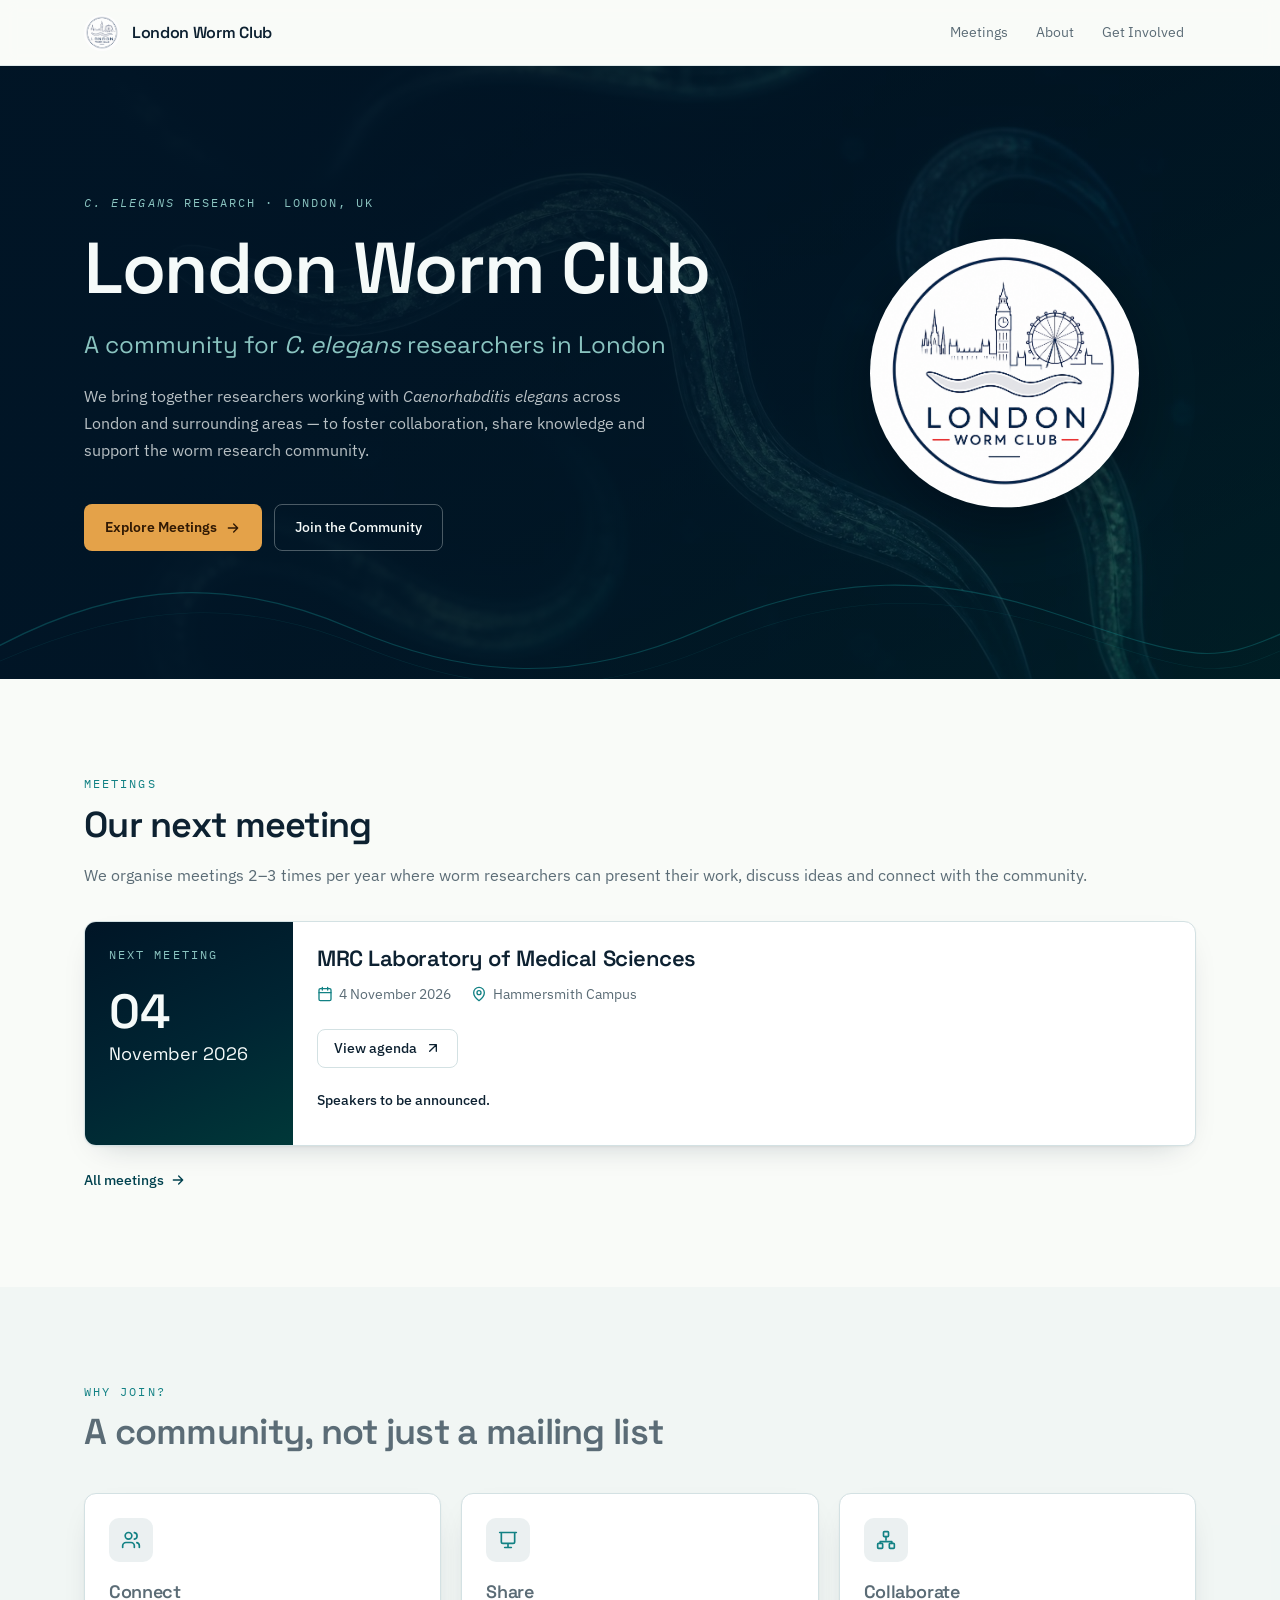
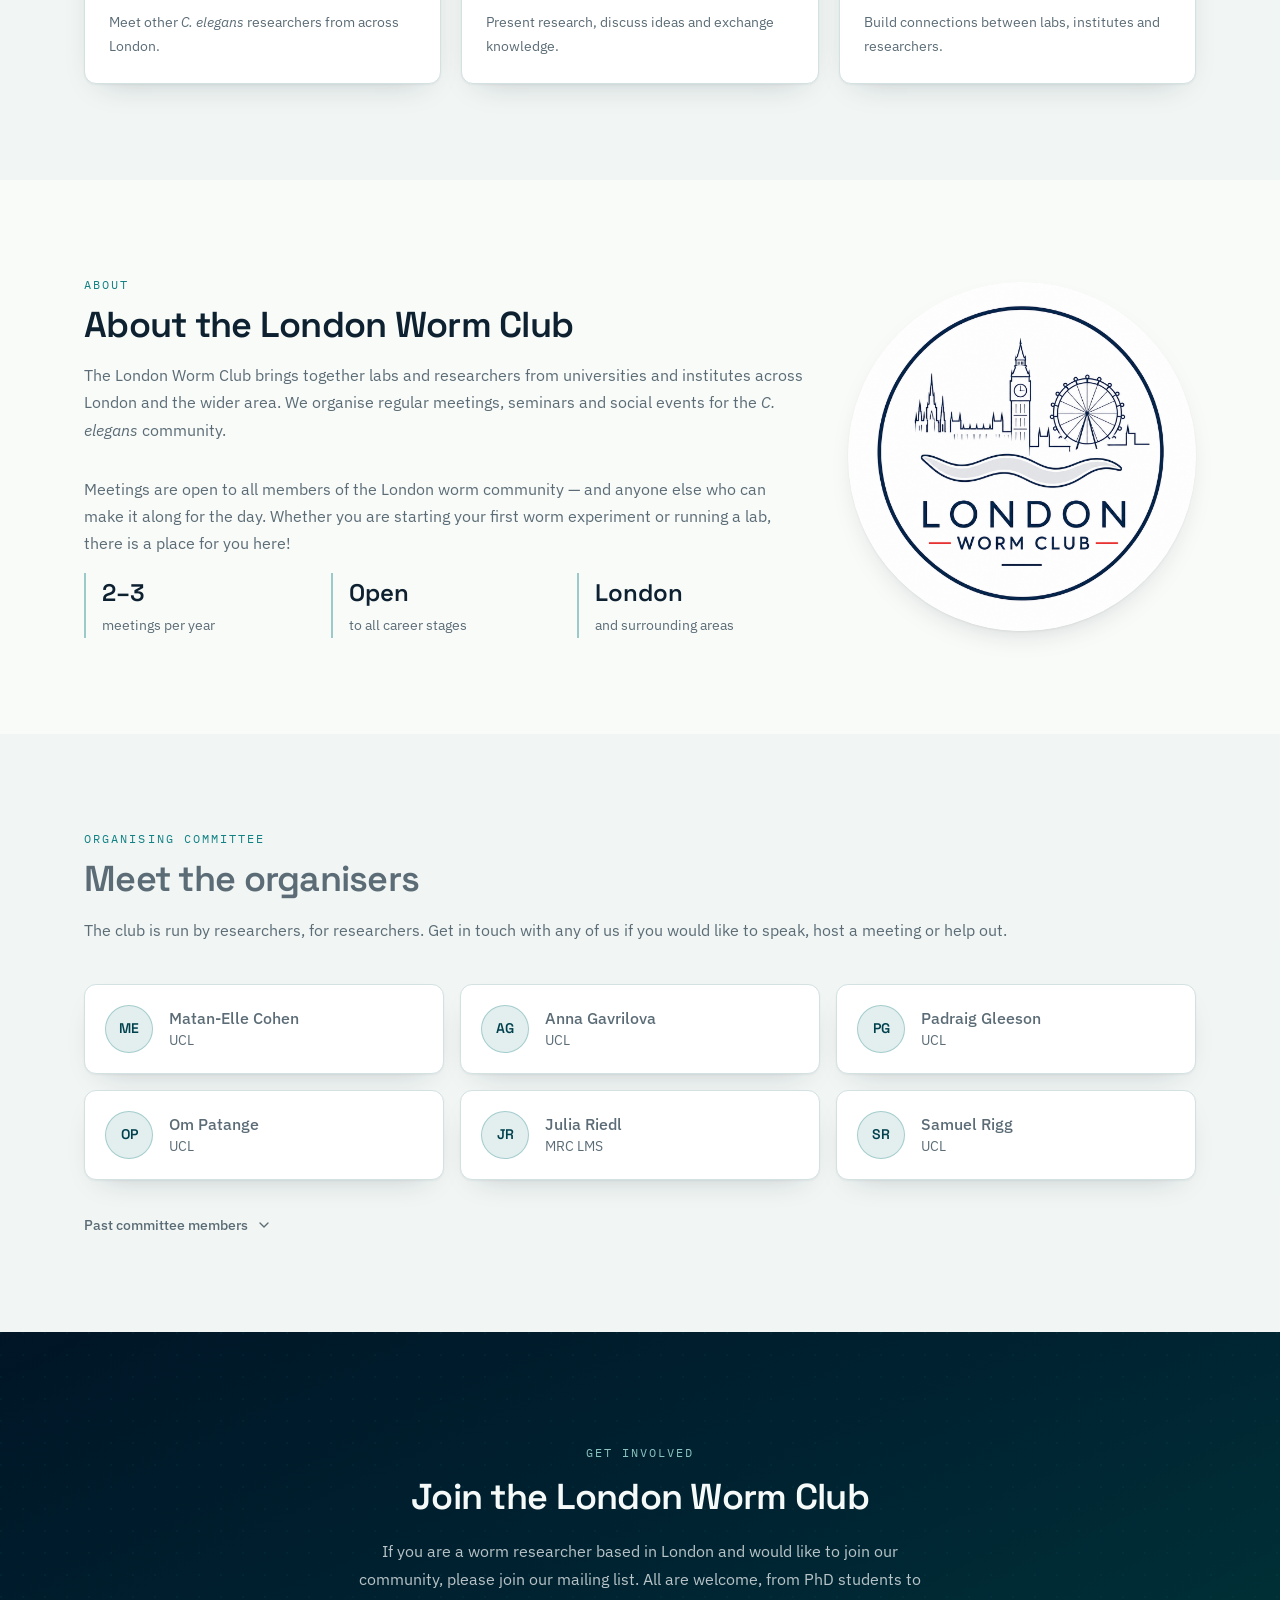
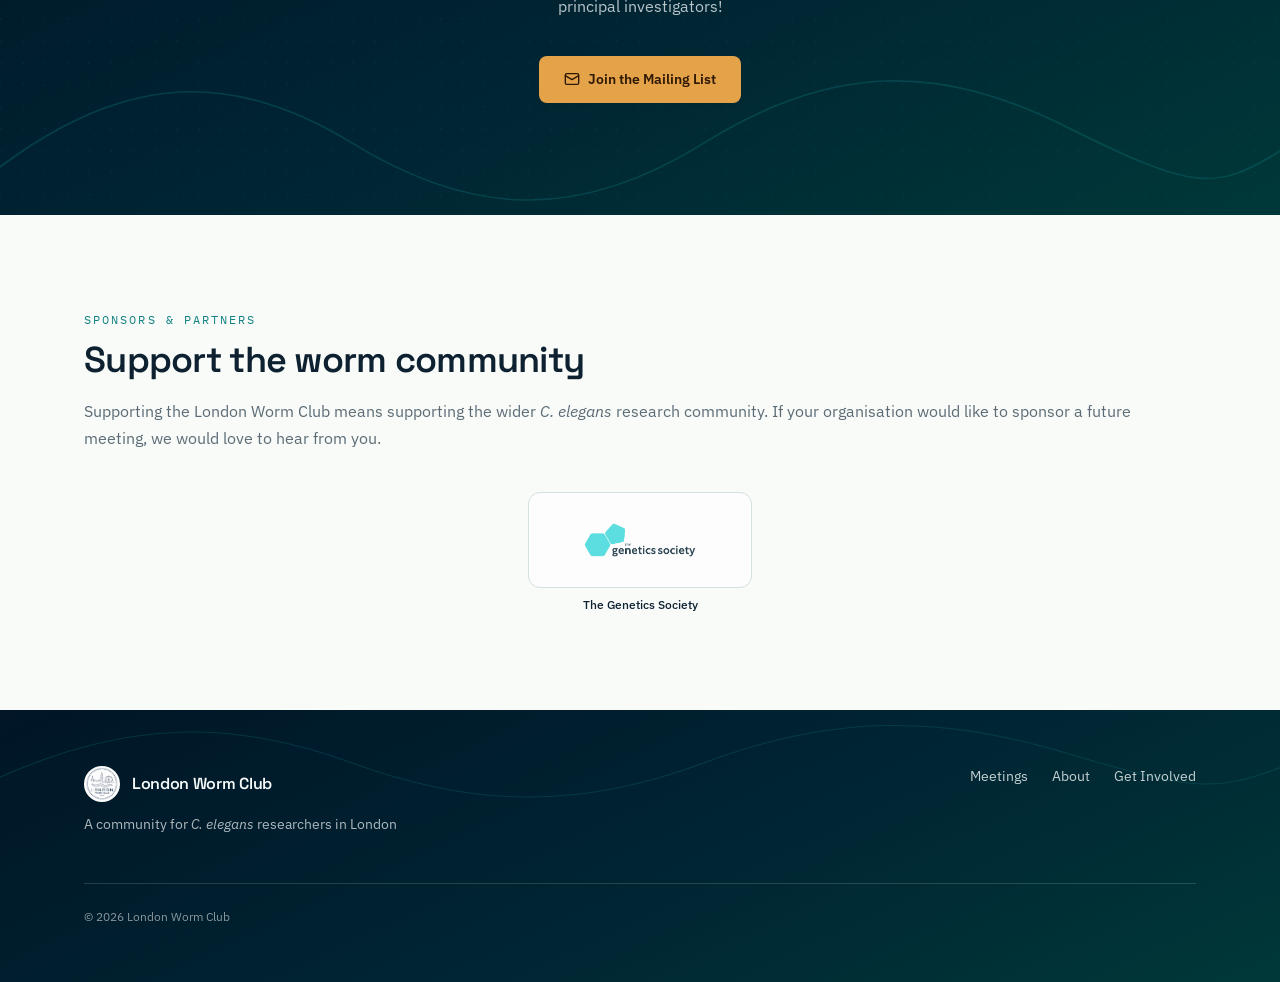
==== index.html @ 362cba6f "Minor website tweaks" ====
<!doctype html>
<html lang="en">
  <head>
    <meta charset="utf-8" />
    <meta name="viewport" content="width=device-width, initial-scale=1" />
    <title>London Worm Club — <i>C. elegans</i> researchers in London</title>
    <meta
      name="description"
      content="A community for C. elegans researchers in London and surrounding areas, with meetings 2–3 times per year."
    />
    <link rel="canonical" href="./index.html" />
    <meta property="og:type" content="website" />
    <meta property="og:title" content="London Worm Club — C. elegans researchers in London" />
    <meta
      property="og:description"
      content="A community for C. elegans researchers in London and surrounding areas, with meetings 2–3 times per year."
    />
    <meta name="twitter:card" content="summary_large_image" />
    <link rel="icon" href="./assets/Worm_club_logo_final.png" />
    <link rel="preconnect" href="https://fonts.googleapis.com" />
    <link rel="preconnect" href="https://fonts.gstatic.com" crossorigin />
    <link
      rel="stylesheet"
      href="https://fonts.googleapis.com/css2?family=Space+Grotesk:wght@400;500;600;700&family=IBM+Plex+Sans:wght@400;500;600&family=IBM+Plex+Mono:wght@400;500&display=swap"
    />
    <link rel="stylesheet" href="./styles.css" />
    <script type="application/ld+json">
      {
        "@context": "https://schema.org",
        "@type": "Organization",
        "name": "London Worm Club",
        "description": "A community for <i>C. elegans</i> researchers in London and surrounding areas.",
        "areaServed": "London, UK"
      }
    </script>
  </head>
  <body>
    <div class="page">
      <header class="site-header">
        <div class="wrap header-inner">
          <a class="brand" href="./index.html">
            <img src="./assets/Worm_club_logo_final.png" alt="London Worm Club logo" width="816" height="816" />
            <span>London Worm Club</span>
          </a>
          <nav class="nav-desktop" aria-label="Main">
            <a href="./meetings.html">Meetings</a>
            <a href="./index.html#about-section">About</a>
            <a href="./index.html#get-involved">Get Involved</a>
          </nav>
          <button
            class="nav-toggle"
            type="button"
            aria-label="Toggle navigation"
            aria-expanded="false"
            aria-controls="mobile-nav"
            data-nav-toggle
          >
            <svg class="icon" viewBox="0 0 24 24" aria-hidden="true" style="width: 1.25rem; height: 1.25rem">
              <path d="M4 6h16M4 12h16M4 18h16" />
            </svg>
          </button>
        </div>
        <nav class="nav-mobile" id="mobile-nav" aria-label="Main">
          <a href="./meetings.html">Meetings</a>
          <a href="./index.html#about-section">About</a>
          <a href="./index.html#get-involved">Get Involved</a>
        </nav>
      </header>

      <main>
        <!-- Hero -->
        <section class="hero bg-deep">
          <img
            class="hero-img"
            src="./assets/hero-microscopy.jpg"
            alt="Darkfield microscopy image of Caenorhabditis elegans nematodes"
            width="1920"
            height="1280"
          />
          <div class="hero-veil"></div>
          <div class="wrap hero-body">
            <p class="eyebrow teal-soft"><i>C. elegans</i> research · London, UK</p>
            <h1>London Worm Club</h1>
            <p class="hero-sub">A community for <i>C. elegans</i> researchers in London</p>
            <p class="hero-lede">
              We bring together researchers working with <i>Caenorhabditis elegans</i> across London
              and surrounding areas — to foster collaboration, share knowledge and support the
              worm research community.
            </p>
            <div class="hero-actions">
              <a class="btn btn-amber" href="./meetings.html">
                Explore Meetings
                <svg class="icon" viewBox="0 0 24 24" aria-hidden="true"><path d="M5 12h14M13 6l6 6-6 6" /></svg>
              </a>
              <a class="btn btn-ghost" href="#get-involved">Join the Community</a>
            </div>
            <img
              class="hero-logo"
              src="./assets/Worm_club_logo_final.png"
              alt="London Worm Club logo"
              width="1254"
              height="1254"
            />
          </div>
          <svg class="worm-line" style="bottom: 0; height: 7rem; opacity: 0.4" viewBox="0 0 1200 200" preserveAspectRatio="none" aria-hidden="true">
            <path d="M0 140 C 120 20, 220 20, 330 110 S 540 210, 660 110 S 880 10, 1000 90 S 1140 170, 1200 120" stroke-width="2" stroke-linecap="round" />
            <path d="M0 168 C 130 60, 230 56, 340 142 S 550 238, 670 140 S 890 44, 1010 120 S 1145 196, 1200 150" stroke-width="1" stroke-opacity="0.45" stroke-linecap="round" />
          </svg>
        </section>

        <!-- Next meeting -->
        <section class="section" id="meetings">
          <div class="wrap">
            <div class="section-head">
              <p class="eyebrow teal">Meetings</p>
              <h2>Our next meeting</h2>
              <p class="intro">
                We organise meetings 2–3 times per year where worm researchers can present their
                work, discuss ideas and connect with the community.
              </p>
            </div>
            <div class="grid-stack">
              <article class="surface-card meeting">
                <div class="meeting-grid">
                  <div class="meeting-date bg-deep">
                    <span class="eyebrow teal-soft">Next meeting</span>
                    <div>
                      <p class="day">04</p>
                      <p class="my">November 2026</p>
                    </div>
                  </div>
                  <div class="meeting-body">
                    <h3>MRC Laboratory of Medical Sciences</h3>
                    <div class="meeting-meta">
                      <span>
                        <svg class="icon" viewBox="0 0 24 24" aria-hidden="true"><rect x="3" y="4" width="18" height="18" rx="2" /><path d="M16 2v4M8 2v4M3 10h18" /></svg>
                        4 November 2026
                      </span>
                      <span>
                        <svg class="icon" viewBox="0 0 24 24" aria-hidden="true"><path d="M20 10c0 6-8 12-8 12s-8-6-8-12a8 8 0 1 1 16 0Z" /><circle cx="12" cy="10" r="3" /></svg>
                        <a href="https://maps.app.goo.gl/B2eCsEm551Vxxf9i7">Hammersmith Campus</a>
                      </span>
                    </div>
                    <a class="btn btn-outline" href="./docs/sad_worm.png" target="_blank">
                      View agenda
                      <svg class="icon" viewBox="0 0 24 24" aria-hidden="true"><path d="M7 17 17 7M7 7h10v10" /></svg>
                    </a>
                    <ul class="speakers">
                      <li><p class="name">Speakers to be announced.</p></li>
                    </ul>
                  </div>
                </div>
              </article>
            </div>
            <a class="link-arrow" href="./meetings.html">
              All meetings
              <svg class="icon" viewBox="0 0 24 24" aria-hidden="true"><path d="M5 12h14M13 6l6 6-6 6" /></svg>
            </a>
          </div>
        </section>

        <!-- Community pillars -->
        <section class="section muted">
          <div class="wrap">
            <div class="section-head">
              <p class="eyebrow teal">Why join?</p>
              <h2>A community, not just a mailing list</h2>
            </div>
            <div class="grid-3">
              <div class="surface-card pillar">
                <span class="badge">
                  <svg class="icon" viewBox="0 0 24 24" aria-hidden="true" style="width:1.25rem;height:1.25rem"><path d="M16 21v-2a4 4 0 0 0-4-4H6a4 4 0 0 0-4 4v2" /><circle cx="9" cy="7" r="4" /><path d="M22 21v-2a4 4 0 0 0-3-3.87M16 3.13A4 4 0 0 1 16 11" /></svg>
                </span>
                <h3>Connect</h3>
                <p>Meet other <i>C. elegans</i> researchers from across London.</p>
              </div>
              <div class="surface-card pillar">
                <span class="badge">
                  <svg class="icon" viewBox="0 0 24 24" aria-hidden="true" style="width:1.25rem;height:1.25rem"><path d="M2 3h20M4 3v11a2 2 0 0 0 2 2h12a2 2 0 0 0 2-2V3M12 16v5M8 21h8" /></svg>
                </span>
                <h3>Share</h3>
                <p>Present research, discuss ideas and exchange knowledge.</p>
              </div>
              <div class="surface-card pillar">
                <span class="badge">
                  <svg class="icon" viewBox="0 0 24 24" aria-hidden="true" style="width:1.25rem;height:1.25rem"><rect x="9" y="2" width="6" height="6" rx="1" /><rect x="2" y="16" width="6" height="6" rx="1" /><rect x="16" y="16" width="6" height="6" rx="1" /><path d="M12 8v4M5 16v-2h14v2" /></svg>
                </span>
                <h3>Collaborate</h3>
                <p>Build connections between labs, institutes and researchers.</p>
              </div>
            </div>
          </div>
        </section>

        <!-- About -->
        <section class="section" id="about-section">
          <div class="wrap">
            <div class="two-col about-layout">
              <div class="about-copy">
                <div class="section-head">
              <p class="eyebrow teal">About</p>
              <h2>About the London Worm Club</h2>
              <p class="intro">
                The London Worm Club brings together labs and researchers from universities and
                institutes across London and the wider area. We organise regular meetings, seminars and social events
                for the <i>C. elegans</i> community.
              </p>
                </div>
                <div class="prose">
                <p>
                  Meetings are open to all members of the London worm community — and anyone else
                  who can make it along for the day. Whether you are starting your first worm
                  experiment or running a lab, there is a place for you here!
                </p>
                <div class="stats">
                  <div class="rule-left"><p class="k">2–3</p><p class="v">meetings per year</p></div>
                  <div class="rule-left"><p class="k">Open</p><p class="v">to all career stages</p></div>
                  <div class="rule-left"><p class="k">London</p><p class="v">and surrounding areas</p></div>
                </div>
                </div>
              </div>
              <div class="club-logo-feature">
                <img
                  src="./assets/Worm_club_logo_final.png"
                  alt="London Worm Club logo"
                  width="1254"
                  height="1254"
                />
              </div>
            </div>
          </div>
        </section>

        <!-- Committee -->
        <section class="section muted" id="committee">
          <div class="wrap">
            <div class="section-head">
              <p class="eyebrow teal">Organising committee</p>
              <h2>Meet the organisers</h2>
              <p class="intro">
                The club is run by researchers, for researchers. Get in touch with any of us if you
                would like to speak, host a meeting or help out.
              </p>
            </div>
            <div class="grid-cards" data-committee></div>
            <div class="collapsible">
              <button class="collapsible-trigger" type="button" aria-expanded="false" aria-controls="past-committee" data-collapsible>
                Past committee members
                <svg class="icon chev" viewBox="0 0 24 24" aria-hidden="true"><path d="m6 9 6 6 6-6" /></svg>
              </button>
              <div class="collapsible-content" id="past-committee" hidden>
                <ul class="past-list" data-past-committee></ul>
              </div>
            </div>
          </div>
        </section>

        <!-- Get involved -->
        <section class="join bg-deep" id="get-involved">
          <div class="grid-texture"></div>
          <svg class="worm-line" style="bottom: 0; height: 10rem; opacity: 0.3" viewBox="0 0 1200 200" preserveAspectRatio="none" aria-hidden="true">
            <path d="M0 140 C 120 20, 220 20, 330 110 S 540 210, 660 110 S 880 10, 1000 90 S 1140 170, 1200 120" stroke-width="2" stroke-linecap="round" />
          </svg>
          <div class="join-inner">
            <p class="eyebrow teal-soft">Get involved</p>
            <h2>Join the London Worm Club</h2>
            <p class="lede">
              If you are a worm researcher based in London and would like to join our community,
              please join our mailing list. All are welcome, from PhD students to principal
              investigators!
            </p>
            <a class="btn btn-amber" href="https://groups.google.com/g/london_elegans">
              <svg class="icon" viewBox="0 0 24 24" aria-hidden="true"><rect x="2" y="4" width="20" height="16" rx="2" /><path d="m22 7-10 6L2 7" /></svg>
              Join the Mailing List
            </a>
          </div>
        </section>

        <!-- Partners -->
        <section class="section">
          <div class="wrap">
            <div class="section-head">
              <p class="eyebrow teal">Sponsors &amp; partners</p>
              <h2>Support the worm community</h2>
              <p class="intro">
                Supporting the London Worm Club means supporting the wider <i>C. elegans</i> research
                community. If your organisation would like to sponsor a future meeting, we would
                love to hear from you.
              </p>
            </div>
            <div class="partners">
              <div class="partner-sponsor">
                <div class="partner-slot">
                  <img class="partner-logo" src="./assets/GS-Logo.png" alt="The Genetics Society" width="1773" height="638" />
                </div>
                <p class="sponsor-name">The Genetics Society</p>
              </div>
            </div>
          </div>
        </section>
      </main>

      <footer class="site-footer bg-deep">
        <svg class="worm-line" style="top: 0; height: 6rem; opacity: 0.25" viewBox="0 0 1200 200" preserveAspectRatio="none" aria-hidden="true">
          <path d="M0 140 C 120 20, 220 20, 330 110 S 540 210, 660 110 S 880 10, 1000 90 S 1140 170, 1200 120" stroke-width="2" stroke-linecap="round" />
        </svg>
        <div class="footer-inner">
          <div class="footer-grid">
            <div class="footer-brand">
              <div class="brand">
                <img src="./assets/Worm_club_logo_final.png" alt="" width="816" height="816" loading="lazy" />
                <span>London Worm Club</span>
              </div>
              <p class="footer-tag">A community for <i>C. elegans</i> researchers in London</p>
            </div>
            <nav class="footer-nav" aria-label="Footer">
              <a href="./meetings.html">Meetings</a>
              <a href="./index.html#about-section">About</a>
              <a href="./index.html#get-involved">Get Involved</a>
            </nav>
          </div>
          <p class="footer-legal">© 2026 London Worm Club</p>
        </div>
      </footer>
    </div>

    <script src="./main.js" defer></script>
  </body>
</html>
---- styles.css ----
/* London Worm Club — static stylesheet (hand-written equivalent of the React app's design system) */

:root {
  --radius: 0.5rem;

  --navy-deep: oklch(0.19 0.045 245);
  --navy: oklch(0.26 0.05 243);
  --teal: oklch(0.55 0.09 197);
  --teal-soft: oklch(0.78 0.06 190);
  --moss: oklch(0.58 0.07 155);
  --amber: oklch(0.76 0.13 72);
  --amber-foreground: oklch(0.24 0.05 60);

  --background: oklch(0.985 0.004 130);
  --foreground: oklch(0.24 0.04 244);
  --card: oklch(1 0 0);
  --primary: oklch(0.34 0.07 214);
  --primary-foreground: oklch(0.98 0.005 190);
  --secondary: oklch(0.94 0.012 195);
  --muted-foreground: oklch(0.52 0.025 235);
  --border: oklch(0.9 0.015 210);

  --gradient-deep: linear-gradient(
    155deg,
    var(--navy-deep) 0%,
    oklch(0.24 0.06 220) 55%,
    oklch(0.3 0.07 195) 100%
  );
  --shadow-card: 0 1px 2px oklch(0.24 0.04 244 / 0.05),
    0 12px 32px -18px oklch(0.24 0.04 244 / 0.28);
  --shadow-lift: 0 2px 4px oklch(0.24 0.04 244 / 0.06),
    0 24px 48px -24px oklch(0.24 0.04 244 / 0.35);

  --font-display: "Space Grotesk", ui-sans-serif, system-ui, sans-serif;
  --font-sans: "IBM Plex Sans", ui-sans-serif, system-ui, sans-serif;
  --font-mono: "IBM Plex Mono", ui-monospace, monospace;
}

*,
*::before,
*::after {
  box-sizing: border-box;
  border-color: var(--border);
}

html {
  scroll-behavior: smooth;
}

body {
  margin: 0;
  background-color: var(--background);
  color: var(--foreground);
  font-family: var(--font-sans);
  line-height: 1.5;
  -webkit-font-smoothing: antialiased;
}

h1,
h2,
h3,
h4 {
  font-family: var(--font-display);
  letter-spacing: -0.02em;
  margin: 0;
  line-height: 1.15;
}

p {
  margin: 0;
}

ul {
  margin: 0;
  padding: 0;
  list-style: none;
}

a {
  color: inherit;
  text-decoration: none;
}

img,
svg {
  display: block;
  max-width: 100%;
}

/* ---------- primitives ---------- */

.page {
  display: flex;
  min-height: 100vh;
  flex-direction: column;
}

main {
  flex: 1;
}

.wrap {
  margin-inline: auto;
  max-width: 72rem;
  padding-inline: 1.25rem;
}

.eyebrow {
  font-family: var(--font-mono);
  font-size: 0.72rem;
  letter-spacing: 0.18em;
  text-transform: uppercase;
}

.bg-deep {
  background-image: var(--gradient-deep);
  color: var(--primary-foreground);
}

.grid-texture {
  background-image: radial-gradient(
    circle at 1px 1px,
    color-mix(in oklab, var(--teal) 30%, transparent) 1px,
    transparent 0
  );
  background-size: 22px 22px;
}

.surface-card {
  background-color: var(--card);
  border: 1px solid var(--border);
  border-radius: calc(var(--radius) + 4px);
  box-shadow: var(--shadow-card);
}

.teal {
  color: var(--teal);
}
.teal-soft {
  color: var(--teal-soft);
}
.muted {
  color: var(--muted-foreground);
}

.btn {
  display: inline-flex;
  align-items: center;
  gap: 0.5rem;
  border-radius: var(--radius);
  padding: 0.75rem 1.25rem;
  font-size: 0.875rem;
  font-weight: 600;
  border: 1px solid transparent;
  cursor: pointer;
  transition: transform 0.2s ease, background-color 0.2s ease, border-color 0.2s ease;
}

.btn-amber {
  background-color: var(--amber);
  color: var(--amber-foreground);
}
.btn-amber:hover {
  transform: translateY(-2px);
}

.btn-ghost {
  border-color: color-mix(in oklab, var(--primary-foreground) 30%, transparent);
  color: var(--primary-foreground);
  font-weight: 500;
}
.btn-ghost:hover {
  background-color: color-mix(in oklab, var(--primary-foreground) 10%, transparent);
}

.btn-outline {
  border-color: var(--border);
  font-weight: 500;
  padding: 0.5rem 1rem;
}
.btn-outline:hover {
  border-color: var(--teal);
  background-color: var(--secondary);
}

.icon {
  width: 1rem;
  height: 1rem;
  flex: none;
  stroke: currentColor;
  stroke-width: 2;
  fill: none;
  stroke-linecap: round;
  stroke-linejoin: round;
}

.link-arrow {
  display: inline-flex;
  align-items: center;
  gap: 0.375rem;
  margin-top: 1.5rem;
  font-size: 0.875rem;
  font-weight: 500;
  color: var(--primary);
}
.link-arrow:hover {
  color: var(--teal);
}

.worm-line {
  position: absolute;
  left: 0;
  right: 0;
  width: 100%;
  pointer-events: none;
}
.worm-line path {
  stroke: var(--teal);
  fill: none;
}

/* ---------- header ---------- */

.site-header {
  position: sticky;
  top: 0;
  z-index: 50;
  border-bottom: 1px solid color-mix(in oklab, var(--border) 70%, transparent);
  background-color: color-mix(in oklab, var(--background) 85%, transparent);
  backdrop-filter: blur(8px);
}

.header-inner {
  display: grid;
  grid-template-columns: minmax(0, 1fr) auto;
  align-items: center;
  gap: 1rem;
  padding-block: 0.875rem;
}

.brand {
  display: flex;
  align-items: center;
  gap: 0.75rem;
  min-width: 0;
}
.brand img {
  height: 2.25rem;
  width: 2.25rem;
  flex: none;
  border-radius: 50%;
  object-fit: cover;
  filter: none;
}
.brand span {
  font-family: var(--font-display);
  font-size: 1rem;
  font-weight: 600;
  letter-spacing: -0.02em;
  overflow: hidden;
  text-overflow: ellipsis;
  white-space: nowrap;
}

.nav-desktop {
  display: none;
  align-items: center;
  gap: 0.25rem;
}
.nav-desktop a {
  border-radius: calc(var(--radius) - 2px);
  padding: 0.5rem 0.75rem;
  font-size: 0.875rem;
  color: var(--muted-foreground);
  transition: background-color 0.15s ease, color 0.15s ease;
}
.nav-desktop a:hover,
.nav-desktop a.active {
  background-color: var(--secondary);
  color: var(--foreground);
}

.nav-toggle {
  background: none;
  border: 0;
  padding: 0.5rem;
  color: var(--foreground);
  cursor: pointer;
  border-radius: calc(var(--radius) - 2px);
}

.nav-mobile {
  display: none;
  border-top: 1px solid var(--border);
  background-color: var(--background);
  padding: 0.5rem 1.25rem 1rem;
}
.nav-mobile.open {
  display: block;
}
.nav-mobile a {
  display: block;
  padding: 0.625rem 0.5rem;
  font-size: 0.875rem;
  color: var(--muted-foreground);
}
.nav-mobile a:hover,
.nav-mobile a.active {
  color: var(--foreground);
}

@media (min-width: 640px) {
  .nav-desktop {
    display: flex;
  }
  .nav-toggle,
  .nav-mobile,
  .nav-mobile.open {
    display: none;
  }
}

/* ---------- hero ---------- */

.hero {
  position: relative;
  isolation: isolate;
  overflow: hidden;
}
.hero-img {
  position: absolute;
  inset: 0;
  height: 100%;
  width: 100%;
  object-fit: cover;
  opacity: 0.4;
}
.hero-veil {
  position: absolute;
  inset: 0;
  background: linear-gradient(
    100deg,
    oklch(0.19 0.045 245 / 0.94) 10%,
    oklch(0.19 0.045 245 / 0.6) 60%,
    oklch(0.19 0.045 245 / 0.3) 100%
  );
}
.hero-body {
  position: relative;
  padding-block: 6rem;
}
.hero-logo {
  width: min(72vw, 17rem);
  height: auto;
  margin: 2.5rem auto 0;
  border-radius: 50%;
  box-shadow: 0 1.25rem 3rem oklch(0.1 0.04 245 / 0.35);
}
.hero h1 {
  margin-top: 1.25rem;
  max-width: 48rem;
  font-size: clamp(2.25rem, 7vw, 4.5rem);
  font-weight: 600;
  line-height: 1.05;
}
.hero-sub {
  margin-top: 1.25rem;
  max-width: 42rem;
  font-family: var(--font-display);
  font-size: clamp(1.125rem, 3vw, 1.5rem);
  color: var(--teal-soft);
}
.hero-lede {
  margin-top: 1.25rem;
  max-width: 36rem;
  line-height: 1.7;
  color: color-mix(in oklab, var(--primary-foreground) 75%, transparent);
}
.hero-actions {
  margin-top: 2.5rem;
  display: flex;
  flex-wrap: wrap;
  gap: 0.75rem;
}

@media (max-width: 799px) {
  .hero-body {
    display: flex;
    flex-direction: column;
  }
  .hero-logo {
    order: -1;
    margin: 0 auto 2.5rem;
  }
}

@media (min-width: 640px) {
  .hero-body {
    padding-block: 8rem;
  }
}

@media (min-width: 800px) {
  .hero-body {
    min-height: 35rem;
    padding-right: clamp(20rem, 32vw, 27rem);
  }
  .hero-logo {
    position: absolute;
    top: 50%;
    right: clamp(1.25rem, 6vw, 6rem);
    width: clamp(13rem, 21vw, 17rem);
    margin: 0;
    transform: translateY(-50%);
  }
}

/* page banner (meetings / about) */
.banner {
  position: relative;
  overflow: hidden;
  padding-block: 4rem;
}
.banner .grid-texture,
.join .grid-texture {
  position: absolute;
  inset: 0;
  opacity: 0.25;
  pointer-events: none;
}
.banner-inner {
  position: relative;
}
.banner h1 {
  margin-top: 1rem;
  font-size: clamp(2.25rem, 6vw, 3rem);
  font-weight: 600;
}
.banner p.lede {
  margin-top: 1.25rem;
  max-width: 42rem;
  line-height: 1.7;
  color: color-mix(in oklab, var(--primary-foreground) 75%, transparent);
}

/* ---------- sections ---------- */

.section {
  scroll-margin-top: 5rem;
  padding-block: 4rem;
}
.section.muted {
  background-color: color-mix(in oklab, var(--secondary) 40%, transparent);
}
.section-head h2 {
  margin-top: 0.75rem;
  font-size: clamp(1.75rem, 4vw, 2.25rem);
  font-weight: 600;
}
.section-head .intro {
  margin-top: 1rem;
  line-height: 1.7;
  color: var(--muted-foreground);
}

@media (min-width: 640px) {
  .section {
    padding-block: 6rem;
  }
}

.grid-3 {
  margin-top: 2.5rem;
  display: grid;
  gap: 1.25rem;
}
.grid-cards {
  margin-top: 2.5rem;
  display: grid;
  gap: 1rem;
}
.grid-stack {
  margin-top: 2rem;
  display: grid;
  gap: 1.5rem;
}
.two-col {
  margin-top: 2.5rem;
  display: grid;
  gap: 2.5rem;
  align-items: center;
}
.about-layout {
  margin-top: 0;
}
.about-copy {
  display: grid;
  gap: 2rem;
}

@media (min-width: 768px) {
  .grid-3 {
    grid-template-columns: repeat(3, minmax(0, 1fr));
  }
}
@media (min-width: 640px) {
  .grid-cards,
  .partners {
    grid-template-columns: repeat(2, minmax(0, 1fr));
  }
}
@media (min-width: 1024px) {
  .grid-cards {
    grid-template-columns: repeat(3, minmax(0, 1fr));
  }
  .partners {
    grid-template-columns: repeat(4, minmax(0, 1fr));
  }
  .two-col {
    grid-template-columns: repeat(2, minmax(0, 1fr));
  }
}

@media (min-width: 768px) {
  .about-layout {
    grid-template-columns: minmax(0, 1.35fr) minmax(14rem, 0.65fr);
  }
}

.pillar {
  padding: 1.5rem;
}
.pillar .badge {
  display: grid;
  place-items: center;
  height: 2.75rem;
  width: 2.75rem;
  border-radius: calc(var(--radius) + 2px);
  background-color: color-mix(in oklab, var(--primary) 8%, transparent);
  color: var(--teal);
}
.pillar h3 {
  margin-top: 1.25rem;
  font-family: var(--font-display);
  font-size: 1.125rem;
  font-weight: 600;
}
.pillar p {
  margin-top: 0.5rem;
  font-size: 0.875rem;
  line-height: 1.7;
  color: var(--muted-foreground);
}

.prose {
  display: grid;
  gap: 1rem;
  line-height: 1.7;
  color: var(--muted-foreground);
}

.stats {
  display: grid;
  gap: 1rem;
}
@media (min-width: 640px) {
  .stats {
    grid-template-columns: repeat(3, minmax(0, 1fr));
  }
}
.rule-left {
  border-left: 2px solid color-mix(in oklab, var(--teal) 40%, transparent);
  padding-left: 1rem;
}
.rule-left .k {
  font-family: var(--font-display);
  font-size: 1.5rem;
  font-weight: 600;
  color: var(--foreground);
}
.rule-left .v {
  font-size: 0.875rem;
  color: var(--muted-foreground);
}

.club-logo-feature {
  width: min(100%, 24rem);
  justify-self: center;
  overflow: hidden;
  border-radius: 50%;
  box-shadow: var(--shadow-card);
}
.club-logo-feature img {
  width: 100%;
  height: auto;
  border-radius: inherit;
}

.partners {
  margin-top: 2.5rem;
  display: flex;
  flex-wrap: wrap;
  justify-content: center;
  align-items: flex-start;
  gap: 1rem;
}
.partner-slot {
  display: grid;
  place-items: center;
  width: min(100%, 14rem);
  height: 6rem;
  border: 1px solid var(--border);
  border-radius: calc(var(--radius) + 4px);
  background-color: color-mix(in oklab, var(--card) 50%, transparent);
  font-size: 0.75rem;
  color: var(--muted-foreground);
}
.partner-sponsor {
  display: grid;
  width: min(100%, 14rem);
  gap: 0.5rem;
  text-align: center;
}
.partner-sponsor .partner-slot {
  align-content: center;
  padding: 0.75rem 1rem;
}
.partner-logo {
  width: min(100%, 13rem);
  height: 2.75rem;
  object-fit: contain;
}
.sponsor-name {
  margin: 0;
  font-size: 0.75rem;
  font-weight: 500;
  color: var(--foreground);
}

/* ---------- meeting card ---------- */

.meeting {
  overflow: hidden;
}
.meeting-grid {
  display: grid;
}
@media (min-width: 768px) {
  .meeting-grid {
    grid-template-columns: 13rem minmax(0, 1fr);
  }
}
.meeting-date {
  display: flex;
  flex-direction: column;
  gap: 1.5rem;
  padding: 1.5rem;
}
.meeting-date-past {
  background-image: linear-gradient(
    155deg,
    oklch(0.34 0.07 214) 0%,
    oklch(0.42 0.08 187) 55%,
    oklch(0.44 0.07 155) 100%
  );
  color: var(--primary-foreground);
}
.meeting-date .day {
  font-family: var(--font-display);
  font-size: 3rem;
  font-weight: 600;
  line-height: 1;
}
.meeting-date .my {
  margin-top: 0.25rem;
  font-family: var(--font-display);
  font-size: 1.125rem;
}
.meeting-body {
  padding: 1.5rem;
}
.meeting-body h3 {
  font-family: var(--font-display);
  font-size: 1.375rem;
  font-weight: 600;
}
.meeting-meta {
  margin-top: 0.75rem;
  display: flex;
  flex-wrap: wrap;
  gap: 0.25rem 1.25rem;
  font-size: 0.875rem;
  color: var(--muted-foreground);
}
.meeting-meta span {
  display: flex;
  align-items: center;
  gap: 0.375rem;
}
.meeting-meta .icon {
  color: var(--teal);
}
.agenda-label {
  text-decoration: underline;
  display: block;
  margin-top: 1.5rem;
  color: var(--muted-foreground);
}
.speakers {
  margin-top: 0.75rem;
}
.speakers li {
  padding-block: 0.625rem;
  border-top: 1px solid var(--border);
}
.speakers li:first-child {
  border-top: 0;
}
.speakers .name {
  font-size: 0.875rem;
  font-weight: 500;
}
.speakers .aff {
  font-size: 0.875rem;
  color: var(--muted-foreground);
}
.meeting-body .btn-outline {
  margin-top: 1.5rem;
}

/* ---------- people ---------- */

.person {
  display: flex;
  align-items: center;
  gap: 1rem;
  padding: 1.25rem;
  transition: box-shadow 0.2s ease;
}
.person:hover {
  box-shadow: var(--shadow-lift);
}
.person .initials {
  display: grid;
  place-items: center;
  height: 3rem;
  width: 3rem;
  flex: none;
  border-radius: 999px;
  border: 1px solid color-mix(in oklab, var(--teal) 30%, transparent);
  background-color: var(--secondary);
  font-family: var(--font-display);
  font-size: 0.875rem;
  font-weight: 600;
  color: var(--primary);
}
.person .who {
  min-width: 0;
}
.person .who p {
  overflow: hidden;
  text-overflow: ellipsis;
  white-space: nowrap;
}
.person .who .name {
  font-weight: 500;
}
.person .who .aff {
  font-size: 0.875rem;
  color: var(--muted-foreground);
}

.collapsible {
  margin-top: 2rem;
}
.collapsible-trigger {
  display: inline-flex;
  align-items: center;
  gap: 0.5rem;
  background: none;
  border: 0;
  padding: 0;
  font: inherit;
  font-size: 0.875rem;
  font-weight: 500;
  color: var(--muted-foreground);
  cursor: pointer;
}
.collapsible-trigger:hover {
  color: var(--foreground);
}
.collapsible-trigger .chev {
  transition: transform 0.2s ease;
}
.collapsible-trigger[aria-expanded="true"] .chev {
  transform: rotate(180deg);
}
.collapsible-content[hidden] {
  display: none;
}
.past-list {
  margin-top: 1rem;
  display: grid;
  gap: 0.5rem 2rem;
  border-left: 2px solid color-mix(in oklab, var(--teal) 30%, transparent);
  padding-left: 1.25rem;
  font-size: 0.875rem;
  color: var(--muted-foreground);
}
.past-list .n {
  color: var(--foreground);
}
@media (min-width: 640px) {
  .past-list {
    grid-template-columns: repeat(2, minmax(0, 1fr));
  }
}
@media (min-width: 1024px) {
  .past-list {
    grid-template-columns: repeat(3, minmax(0, 1fr));
  }
}

/* ---------- join ---------- */

.join {
  position: relative;
  scroll-margin-top: 5rem;
  overflow: hidden;
  padding-block: 5rem;
  text-align: center;
}
.join-inner {
  position: relative;
  margin-inline: auto;
  max-width: 48rem;
  padding-inline: 1.25rem;
}
.join h2 {
  margin-top: 1rem;
  font-size: clamp(1.75rem, 4vw, 2.25rem);
  font-weight: 600;
}
.join p.lede {
  margin: 1.25rem auto 0;
  max-width: 36rem;
  line-height: 1.7;
  color: color-mix(in oklab, var(--primary-foreground) 75%, transparent);
}
.join .btn-amber {
  margin-top: 2.25rem;
  padding: 0.75rem 1.5rem;
  box-shadow: var(--shadow-lift);
}
@media (min-width: 640px) {
  .join {
    padding-block: 7rem;
  }
}

/* ---------- footer ---------- */

.site-footer {
  position: relative;
  overflow: hidden;
}
.footer-inner {
  position: relative;
  margin-inline: auto;
  max-width: 72rem;
  padding: 3.5rem 1.25rem;
}
.footer-grid {
  display: grid;
  gap: 2.5rem;
}
@media (min-width: 768px) {
  .footer-grid {
    grid-template-columns: minmax(0, 1fr) auto;
  }
  .footer-nav {
    justify-content: flex-end;
  }
}
.footer-brand img {
  height: 2.25rem;
  width: 2.25rem;
  border-radius: 50%;
  filter: none;
}
.footer-tag {
  margin-top: 0.75rem;
  max-width: 24rem;
  font-size: 0.875rem;
  color: color-mix(in oklab, var(--primary-foreground) 70%, transparent);
}
.footer-nav {
  display: flex;
  flex-wrap: wrap;
  gap: 0.5rem 1.5rem;
  font-size: 0.875rem;
}
.footer-nav a {
  color: color-mix(in oklab, var(--primary-foreground) 80%, transparent);
}
.footer-nav a:hover {
  color: var(--primary-foreground);
}
.footer-legal {
  margin-top: 3rem;
  border-top: 1px solid color-mix(in oklab, var(--primary-foreground) 15%, transparent);
  padding-top: 1.5rem;
  font-size: 0.75rem;
  color: color-mix(in oklab, var(--primary-foreground) 55%, transparent);
}
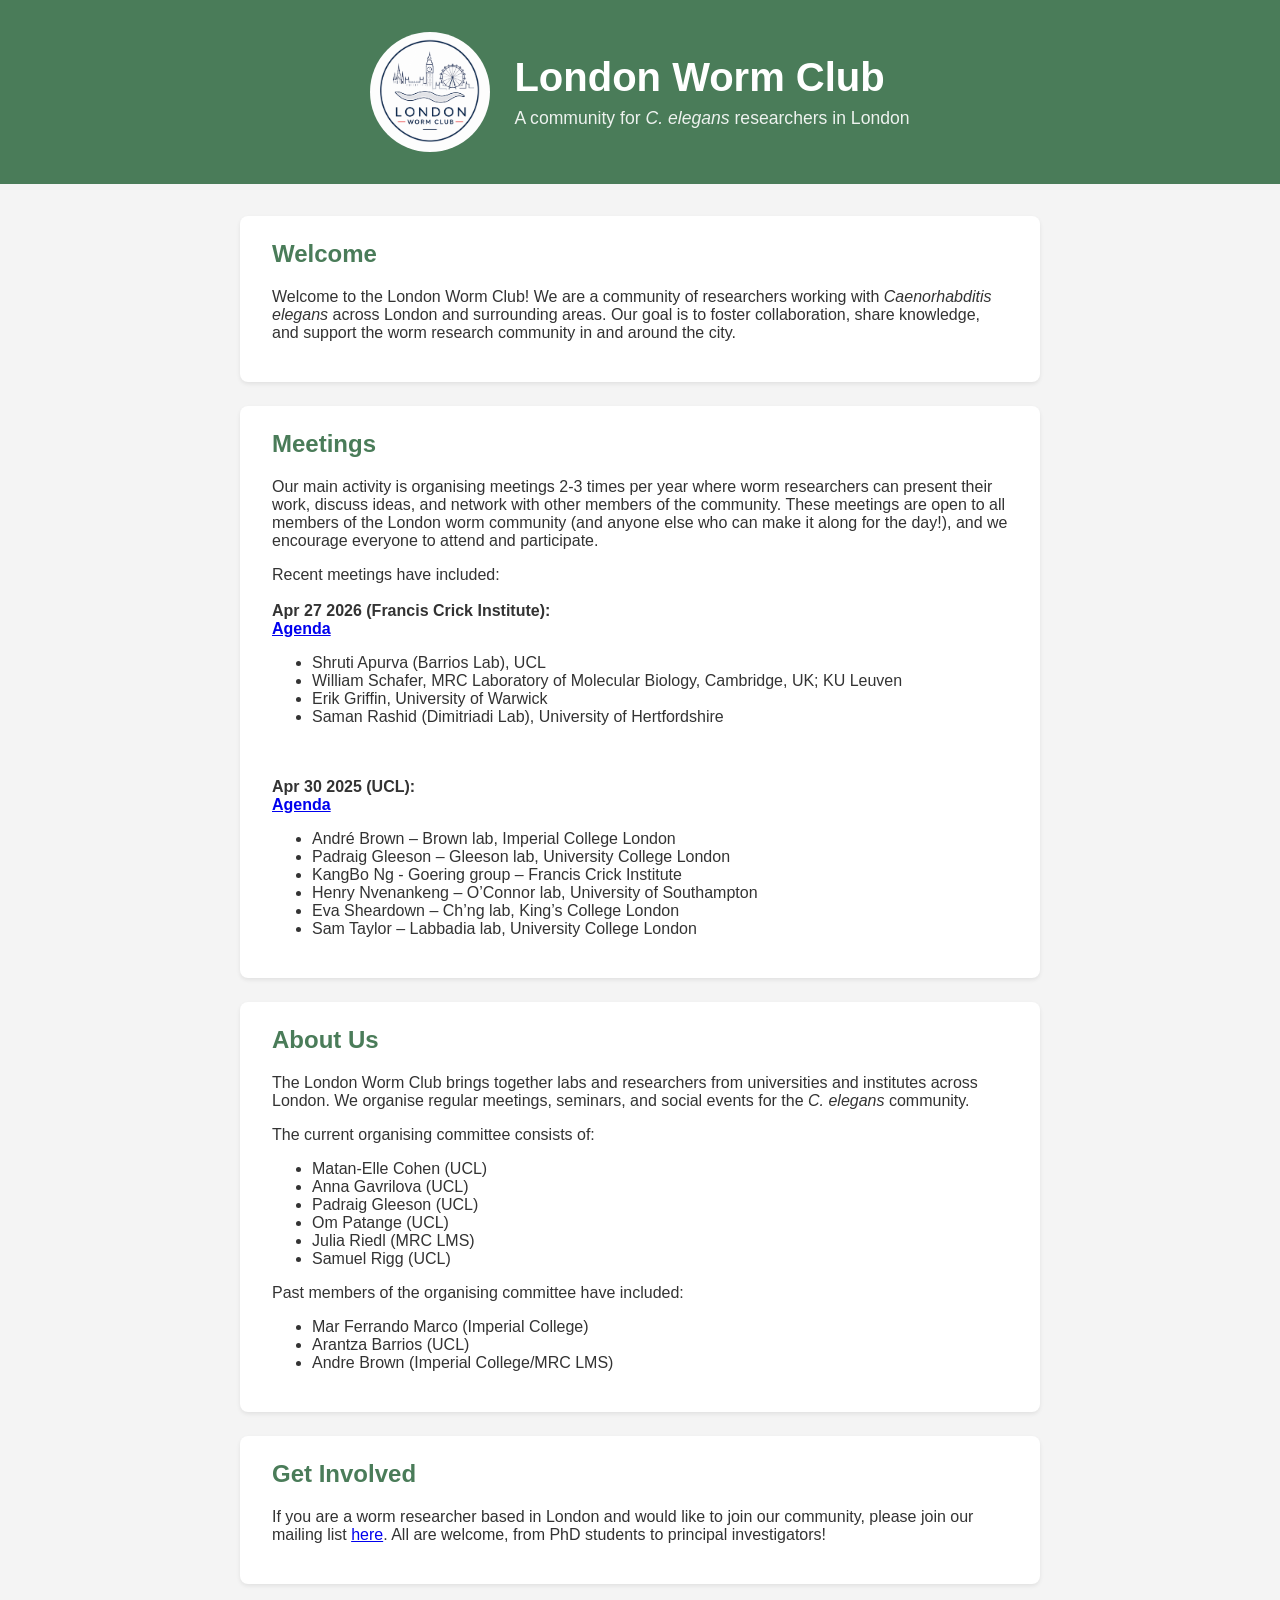
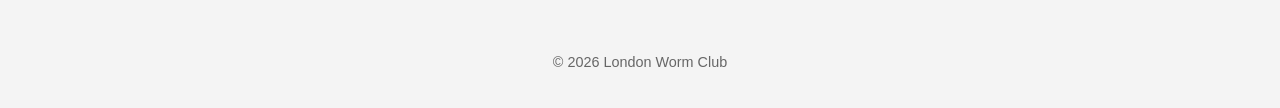
==== commit a5160cca: "Merge pull request #9 from sarigg38/main Update event details and agenda for April 30, 2025" ====
--- a/index.html
+++ b/index.html
@@ -1,329 +1,153 @@
-<!doctype html>
+<!DOCTYPE html>
 <html lang="en">
-  <head>
-    <meta charset="utf-8" />
-    <meta name="viewport" content="width=device-width, initial-scale=1" />
-    <title>London Worm Club — <i>C. elegans</i> researchers in London</title>
-    <meta
-      name="description"
-      content="A community for C. elegans researchers in London and surrounding areas, with meetings 2–3 times per year."
-    />
-    <link rel="canonical" href="./index.html" />
-    <meta property="og:type" content="website" />
-    <meta property="og:title" content="London Worm Club — C. elegans researchers in London" />
-    <meta
-      property="og:description"
-      content="A community for C. elegans researchers in London and surrounding areas, with meetings 2–3 times per year."
-    />
-    <meta name="twitter:card" content="summary_large_image" />
-    <link rel="icon" href="./assets/Worm_club_logo_final.png" />
-    <link rel="preconnect" href="https://fonts.googleapis.com" />
-    <link rel="preconnect" href="https://fonts.gstatic.com" crossorigin />
-    <link
-      rel="stylesheet"
-      href="https://fonts.googleapis.com/css2?family=Space+Grotesk:wght@400;500;600;700&family=IBM+Plex+Sans:wght@400;500;600&family=IBM+Plex+Mono:wght@400;500&display=swap"
-    />
-    <link rel="stylesheet" href="./styles.css" />
-    <script type="application/ld+json">
-      {
-        "@context": "https://schema.org",
-        "@type": "Organization",
-        "name": "London Worm Club",
-        "description": "A community for <i>C. elegans</i> researchers in London and surrounding areas.",
-        "areaServed": "London, UK"
-      }
-    </script>
-  </head>
-  <body>
-    <div class="page">
-      <header class="site-header">
-        <div class="wrap header-inner">
-          <a class="brand" href="./index.html">
-            <img src="./assets/Worm_club_logo_final.png" alt="London Worm Club logo" width="816" height="816" />
-            <span>London Worm Club</span>
-          </a>
-          <nav class="nav-desktop" aria-label="Main">
-            <a href="./meetings.html">Meetings</a>
-            <a href="./index.html#about-section">About</a>
-            <a href="./index.html#get-involved">Get Involved</a>
-          </nav>
-          <button
-            class="nav-toggle"
-            type="button"
-            aria-label="Toggle navigation"
-            aria-expanded="false"
-            aria-controls="mobile-nav"
-            data-nav-toggle
-          >
-            <svg class="icon" viewBox="0 0 24 24" aria-hidden="true" style="width: 1.25rem; height: 1.25rem">
-              <path d="M4 6h16M4 12h16M4 18h16" />
-            </svg>
-          </button>
+<head>
+    <meta charset="UTF-8">
+    <meta name="viewport" content="width=device-width, initial-scale=1.0">
+    <title>London Worm Club</title>
+    <style>
+        body {
+            font-family: Arial, sans-serif;
+            margin: 0;
+            padding: 0;
+            background-color: #f4f4f4;
+            color: #333;
+        }
+        header {
+            background-color: #4a7c59;
+            color: white;
+            padding: 2rem;
+            text-align: center;
+        }
+        header h1 {
+            margin: 0;
+            font-size: 2.5rem;
+        }
+        header p {
+            margin: 0.5rem 0 0;
+            font-size: 1.1rem;
+            opacity: 0.9;
+        }
+        main {
+            max-width: 800px;
+            margin: 2rem auto;
+            padding: 0 1rem;
+        }
+        section {
+            background: white;
+            border-radius: 8px;
+            padding: 1.5rem 2rem;
+            margin-bottom: 1.5rem;
+            box-shadow: 0 2px 4px rgba(0,0,0,0.08);
+        }
+        section h2 {
+            color: #4a7c59;
+            margin-top: 0;
+        }
+        footer {
+            text-align: center;
+            padding: 1.5rem;
+            font-size: 0.9rem;
+            color: #666;
+        }
+    </style>
+</head>
+<body>
+    <header>
+        <div style="display: flex; align-items: center; justify-content: center; gap: 1.5rem;">
+            <img src="Worm_club_logo_final.png" alt="London Worm Club logo" style="height: 120px; border-radius: 50%;">
+            <div style="text-align: left;">
+                <h1 style="margin: 0; font-size: 2.5rem;">London Worm Club</h1>
+                <p style="margin: 0.5rem 0 0; font-size: 1.1rem; opacity: 0.9;">A community for <em>C. elegans</em> researchers in London</p>
+            </div>
         </div>
-        <nav class="nav-mobile" id="mobile-nav" aria-label="Main">
-          <a href="./meetings.html">Meetings</a>
-          <a href="./index.html#about-section">About</a>
-          <a href="./index.html#get-involved">Get Involved</a>
-        </nav>
-      </header>
+    </header>
+    <main>
+        <section>
+            <h2>Welcome</h2>
+            <p>
+                Welcome to the London Worm Club! We are a community of researchers
+                working with <em>Caenorhabditis elegans</em> across London and surrounding areas. Our goal is
+                to foster collaboration, share knowledge, and support the worm research
+                community in and around the city.
+            </p>
+        </section>
+        <section>
+            <h2>Meetings</h2>
+            <p>
+                Our main activity is organising meetings 2-3 times per year where worm researchers can present their work,
+                discuss ideas, and network with other members of the community. These meetings are open to all members of the
+                London worm community (and anyone else who can make it along for the day!), and we encourage everyone to attend and participate.
+            </p>
+            <p>
 
-      <main>
-        <!-- Hero -->
-        <section class="hero bg-deep">
-          <img
-            class="hero-img"
-            src="./assets/hero-microscopy.jpg"
-            alt="Darkfield microscopy image of Caenorhabditis elegans nematodes"
-            width="1920"
-            height="1280"
-          />
-          <div class="hero-veil"></div>
-          <div class="wrap hero-body">
-            <p class="eyebrow teal-soft"><i>C. elegans</i> research · London, UK</p>
-            <h1>London Worm Club</h1>
-            <p class="hero-sub">A community for <i>C. elegans</i> researchers in London</p>
-            <p class="hero-lede">
-              We bring together researchers working with <i>Caenorhabditis elegans</i> across London
-              and surrounding areas — to foster collaboration, share knowledge and support the
-              worm research community.
+                Recent meetings have included:
+
+                <br><br><strong>Apr 27 2026 (Francis Crick Institute):</strong> 
+
+                <br/><a href="LWM 27th April 26 Agenda.pdf"><b>Agenda</b></a>  
+
+                <ul>
+                    <li>Shruti Apurva (Barrios Lab), UCL</li>
+                    <li>William Schafer, MRC Laboratory of Molecular Biology, Cambridge, UK; KU Leuven</li>
+                    <li>Erik Griffin, University of Warwick</li>
+                    <li>Saman Rashid (Dimitriadi Lab),  University of Hertfordshire</li>
+                </ul>
+
+                <br><br><strong>Apr 30 2025 (UCL):</strong> 
+
+                <br/><a href="LWM 27th April 26 Agenda.pdf"><b>Agenda</b></a>  
+
+                <ul>
+                    <li>André Brown – Brown lab, Imperial College London</li>
+                    <li>Padraig Gleeson – Gleeson lab, University College London</li>
+                    <li>KangBo Ng - Goering group – Francis Crick Institute</li>
+                    <li>Henry Nvenankeng – O’Connor lab, University of Southampton</li>
+                    <li>Eva Sheardown – Ch’ng lab, King’s College London</li>
+                    <li>Sam Taylor – Labbadia lab, University College London</li>
+                </ul>
+
+
+    
             </p>
-            <div class="hero-actions">
-              <a class="btn btn-amber" href="./meetings.html">
-                Explore Meetings
-                <svg class="icon" viewBox="0 0 24 24" aria-hidden="true"><path d="M5 12h14M13 6l6 6-6 6" /></svg>
-              </a>
-              <a class="btn btn-ghost" href="#get-involved">Join the Community</a>
-            </div>
-            <img
-              class="hero-logo"
-              src="./assets/Worm_club_logo_final.png"
-              alt="London Worm Club logo"
-              width="1254"
-              height="1254"
-            />
-          </div>
-          <svg class="worm-line" style="bottom: 0; height: 7rem; opacity: 0.4" viewBox="0 0 1200 200" preserveAspectRatio="none" aria-hidden="true">
-            <path d="M0 140 C 120 20, 220 20, 330 110 S 540 210, 660 110 S 880 10, 1000 90 S 1140 170, 1200 120" stroke-width="2" stroke-linecap="round" />
-            <path d="M0 168 C 130 60, 230 56, 340 142 S 550 238, 670 140 S 890 44, 1010 120 S 1145 196, 1200 150" stroke-width="1" stroke-opacity="0.45" stroke-linecap="round" />
-          </svg>
         </section>
-
-        <!-- Next meeting -->
-        <section class="section" id="meetings">
-          <div class="wrap">
-            <div class="section-head">
-              <p class="eyebrow teal">Meetings</p>
-              <h2>Our next meeting</h2>
-              <p class="intro">
-                We organise meetings 2–3 times per year where worm researchers can present their
-                work, discuss ideas and connect with the community.
-              </p>
-            </div>
-            <div class="grid-stack">
-              <article class="surface-card meeting">
-                <div class="meeting-grid">
-                  <div class="meeting-date bg-deep">
-                    <span class="eyebrow teal-soft">Next meeting</span>
-                    <div>
-                      <p class="day">04</p>
-                      <p class="my">November 2026</p>
-                    </div>
-                  </div>
-                  <div class="meeting-body">
-                    <h3>MRC Laboratory of Medical Sciences</h3>
-                    <div class="meeting-meta">
-                      <span>
-                        <svg class="icon" viewBox="0 0 24 24" aria-hidden="true"><rect x="3" y="4" width="18" height="18" rx="2" /><path d="M16 2v4M8 2v4M3 10h18" /></svg>
-                        4 November 2026
-                      </span>
-                      <span>
-                        <svg class="icon" viewBox="0 0 24 24" aria-hidden="true"><path d="M20 10c0 6-8 12-8 12s-8-6-8-12a8 8 0 1 1 16 0Z" /><circle cx="12" cy="10" r="3" /></svg>
-                        <a href="https://maps.app.goo.gl/B2eCsEm551Vxxf9i7">Hammersmith Campus</a>
-                      </span>
-                    </div>
-                    <a class="btn btn-outline" href="./docs/sad_worm.png" target="_blank">
-                      View agenda
-                      <svg class="icon" viewBox="0 0 24 24" aria-hidden="true"><path d="M7 17 17 7M7 7h10v10" /></svg>
-                    </a>
-                    <ul class="speakers">
-                      <li><p class="name">Speakers to be announced.</p></li>
-                    </ul>
-                  </div>
-                </div>
-              </article>
-            </div>
-            <a class="link-arrow" href="./meetings.html">
-              All meetings
-              <svg class="icon" viewBox="0 0 24 24" aria-hidden="true"><path d="M5 12h14M13 6l6 6-6 6" /></svg>
-            </a>
-          </div>
+        <section>
+            <h2>About Us</h2>
+            <p>
+                The London Worm Club brings together labs and researchers from universities
+                and institutes across London. We organise regular meetings, seminars, and
+                social events for the <em>C. elegans</em> community.
+            </p>
+            <p>
+                The current organising committee consists of:
+                <ul>
+                    <li>Matan-Elle Cohen (UCL)</li>
+                    <li>Anna Gavrilova (UCL)</li>
+                    <li>Padraig Gleeson (UCL)</li>
+                    <li>Om Patange (UCL)</li>
+                    <li>Julia Riedl (MRC LMS)</li>
+                    <li>Samuel Rigg (UCL)</li>
+                </ul>
+            </p>
+            <p>
+                Past members of the organising committee have included:
+                <ul>
+                    <li>Mar Ferrando Marco (Imperial College)</li>
+                    <li>Arantza Barrios (UCL)</li>
+                    <li>Andre Brown (Imperial College/MRC LMS)</li>
+                </ul>
+            </p>
         </section>
-
-        <!-- Community pillars -->
-        <section class="section muted">
-          <div class="wrap">
-            <div class="section-head">
-              <p class="eyebrow teal">Why join?</p>
-              <h2>A community, not just a mailing list</h2>
-            </div>
-            <div class="grid-3">
-              <div class="surface-card pillar">
-                <span class="badge">
-                  <svg class="icon" viewBox="0 0 24 24" aria-hidden="true" style="width:1.25rem;height:1.25rem"><path d="M16 21v-2a4 4 0 0 0-4-4H6a4 4 0 0 0-4 4v2" /><circle cx="9" cy="7" r="4" /><path d="M22 21v-2a4 4 0 0 0-3-3.87M16 3.13A4 4 0 0 1 16 11" /></svg>
-                </span>
-                <h3>Connect</h3>
-                <p>Meet other <i>C. elegans</i> researchers from across London.</p>
-              </div>
-              <div class="surface-card pillar">
-                <span class="badge">
-                  <svg class="icon" viewBox="0 0 24 24" aria-hidden="true" style="width:1.25rem;height:1.25rem"><path d="M2 3h20M4 3v11a2 2 0 0 0 2 2h12a2 2 0 0 0 2-2V3M12 16v5M8 21h8" /></svg>
-                </span>
-                <h3>Share</h3>
-                <p>Present research, discuss ideas and exchange knowledge.</p>
-              </div>
-              <div class="surface-card pillar">
-                <span class="badge">
-                  <svg class="icon" viewBox="0 0 24 24" aria-hidden="true" style="width:1.25rem;height:1.25rem"><rect x="9" y="2" width="6" height="6" rx="1" /><rect x="2" y="16" width="6" height="6" rx="1" /><rect x="16" y="16" width="6" height="6" rx="1" /><path d="M12 8v4M5 16v-2h14v2" /></svg>
-                </span>
-                <h3>Collaborate</h3>
-                <p>Build connections between labs, institutes and researchers.</p>
-              </div>
-            </div>
-          </div>
+        <section>
+            <h2>Get Involved</h2>
+            <p>
+                If you are a worm researcher based in London and would like to join our
+                community, please join our mailing list <a href="https://groups.google.com/g/london_elegans">here</a>. All are welcome, from PhD students to
+                principal investigators!
+            </p>
         </section>
-
-        <!-- About -->
-        <section class="section" id="about-section">
-          <div class="wrap">
-            <div class="two-col about-layout">
-              <div class="about-copy">
-                <div class="section-head">
-              <p class="eyebrow teal">About</p>
-              <h2>About the London Worm Club</h2>
-              <p class="intro">
-                The London Worm Club brings together labs and researchers from universities and
-                institutes across London and the wider area. We organise regular meetings, seminars and social events
-                for the <i>C. elegans</i> community.
-              </p>
-                </div>
-                <div class="prose">
-                <p>
-                  Meetings are open to all members of the London worm community — and anyone else
-                  who can make it along for the day. Whether you are starting your first worm
-                  experiment or running a lab, there is a place for you here!
-                </p>
-                <div class="stats">
-                  <div class="rule-left"><p class="k">2–3</p><p class="v">meetings per year</p></div>
-                  <div class="rule-left"><p class="k">Open</p><p class="v">to all career stages</p></div>
-                  <div class="rule-left"><p class="k">London</p><p class="v">and surrounding areas</p></div>
-                </div>
-                </div>
-              </div>
-              <div class="club-logo-feature">
-                <img
-                  src="./assets/Worm_club_logo_final.png"
-                  alt="London Worm Club logo"
-                  width="1254"
-                  height="1254"
-                />
-              </div>
-            </div>
-          </div>
-        </section>
-
-        <!-- Committee -->
-        <section class="section muted" id="committee">
-          <div class="wrap">
-            <div class="section-head">
-              <p class="eyebrow teal">Organising committee</p>
-              <h2>Meet the organisers</h2>
-              <p class="intro">
-                The club is run by researchers, for researchers. Get in touch with any of us if you
-                would like to speak, host a meeting or help out.
-              </p>
-            </div>
-            <div class="grid-cards" data-committee></div>
-            <div class="collapsible">
-              <button class="collapsible-trigger" type="button" aria-expanded="false" aria-controls="past-committee" data-collapsible>
-                Past committee members
-                <svg class="icon chev" viewBox="0 0 24 24" aria-hidden="true"><path d="m6 9 6 6 6-6" /></svg>
-              </button>
-              <div class="collapsible-content" id="past-committee" hidden>
-                <ul class="past-list" data-past-committee></ul>
-              </div>
-            </div>
-          </div>
-        </section>
-
-        <!-- Get involved -->
-        <section class="join bg-deep" id="get-involved">
-          <div class="grid-texture"></div>
-          <svg class="worm-line" style="bottom: 0; height: 10rem; opacity: 0.3" viewBox="0 0 1200 200" preserveAspectRatio="none" aria-hidden="true">
-            <path d="M0 140 C 120 20, 220 20, 330 110 S 540 210, 660 110 S 880 10, 1000 90 S 1140 170, 1200 120" stroke-width="2" stroke-linecap="round" />
-          </svg>
-          <div class="join-inner">
-            <p class="eyebrow teal-soft">Get involved</p>
-            <h2>Join the London Worm Club</h2>
-            <p class="lede">
-              If you are a worm researcher based in London and would like to join our community,
-              please join our mailing list. All are welcome, from PhD students to principal
-              investigators!
-            </p>
-            <a class="btn btn-amber" href="https://groups.google.com/g/london_elegans">
-              <svg class="icon" viewBox="0 0 24 24" aria-hidden="true"><rect x="2" y="4" width="20" height="16" rx="2" /><path d="m22 7-10 6L2 7" /></svg>
-              Join the Mailing List
-            </a>
-          </div>
-        </section>
-
-        <!-- Partners -->
-        <section class="section">
-          <div class="wrap">
-            <div class="section-head">
-              <p class="eyebrow teal">Sponsors &amp; partners</p>
-              <h2>Support the worm community</h2>
-              <p class="intro">
-                Supporting the London Worm Club means supporting the wider <i>C. elegans</i> research
-                community. If your organisation would like to sponsor a future meeting, we would
-                love to hear from you.
-              </p>
-            </div>
-            <div class="partners">
-              <div class="partner-sponsor">
-                <div class="partner-slot">
-                  <img class="partner-logo" src="./assets/GS-Logo.png" alt="The Genetics Society" width="1773" height="638" />
-                </div>
-                <p class="sponsor-name">The Genetics Society</p>
-              </div>
-            </div>
-          </div>
-        </section>
-      </main>
-
-      <footer class="site-footer bg-deep">
-        <svg class="worm-line" style="top: 0; height: 6rem; opacity: 0.25" viewBox="0 0 1200 200" preserveAspectRatio="none" aria-hidden="true">
-          <path d="M0 140 C 120 20, 220 20, 330 110 S 540 210, 660 110 S 880 10, 1000 90 S 1140 170, 1200 120" stroke-width="2" stroke-linecap="round" />
-        </svg>
-        <div class="footer-inner">
-          <div class="footer-grid">
-            <div class="footer-brand">
-              <div class="brand">
-                <img src="./assets/Worm_club_logo_final.png" alt="" width="816" height="816" loading="lazy" />
-                <span>London Worm Club</span>
-              </div>
-              <p class="footer-tag">A community for <i>C. elegans</i> researchers in London</p>
-            </div>
-            <nav class="footer-nav" aria-label="Footer">
-              <a href="./meetings.html">Meetings</a>
-              <a href="./index.html#about-section">About</a>
-              <a href="./index.html#get-involved">Get Involved</a>
-            </nav>
-          </div>
-          <p class="footer-legal">© 2026 London Worm Club</p>
-        </div>
-      </footer>
-    </div>
-
-    <script src="./main.js" defer></script>
-  </body>
+    </main>
+    <footer>
+        <p>&copy; 2026 London Worm Club</p>
+    </footer>
+</body>
 </html>
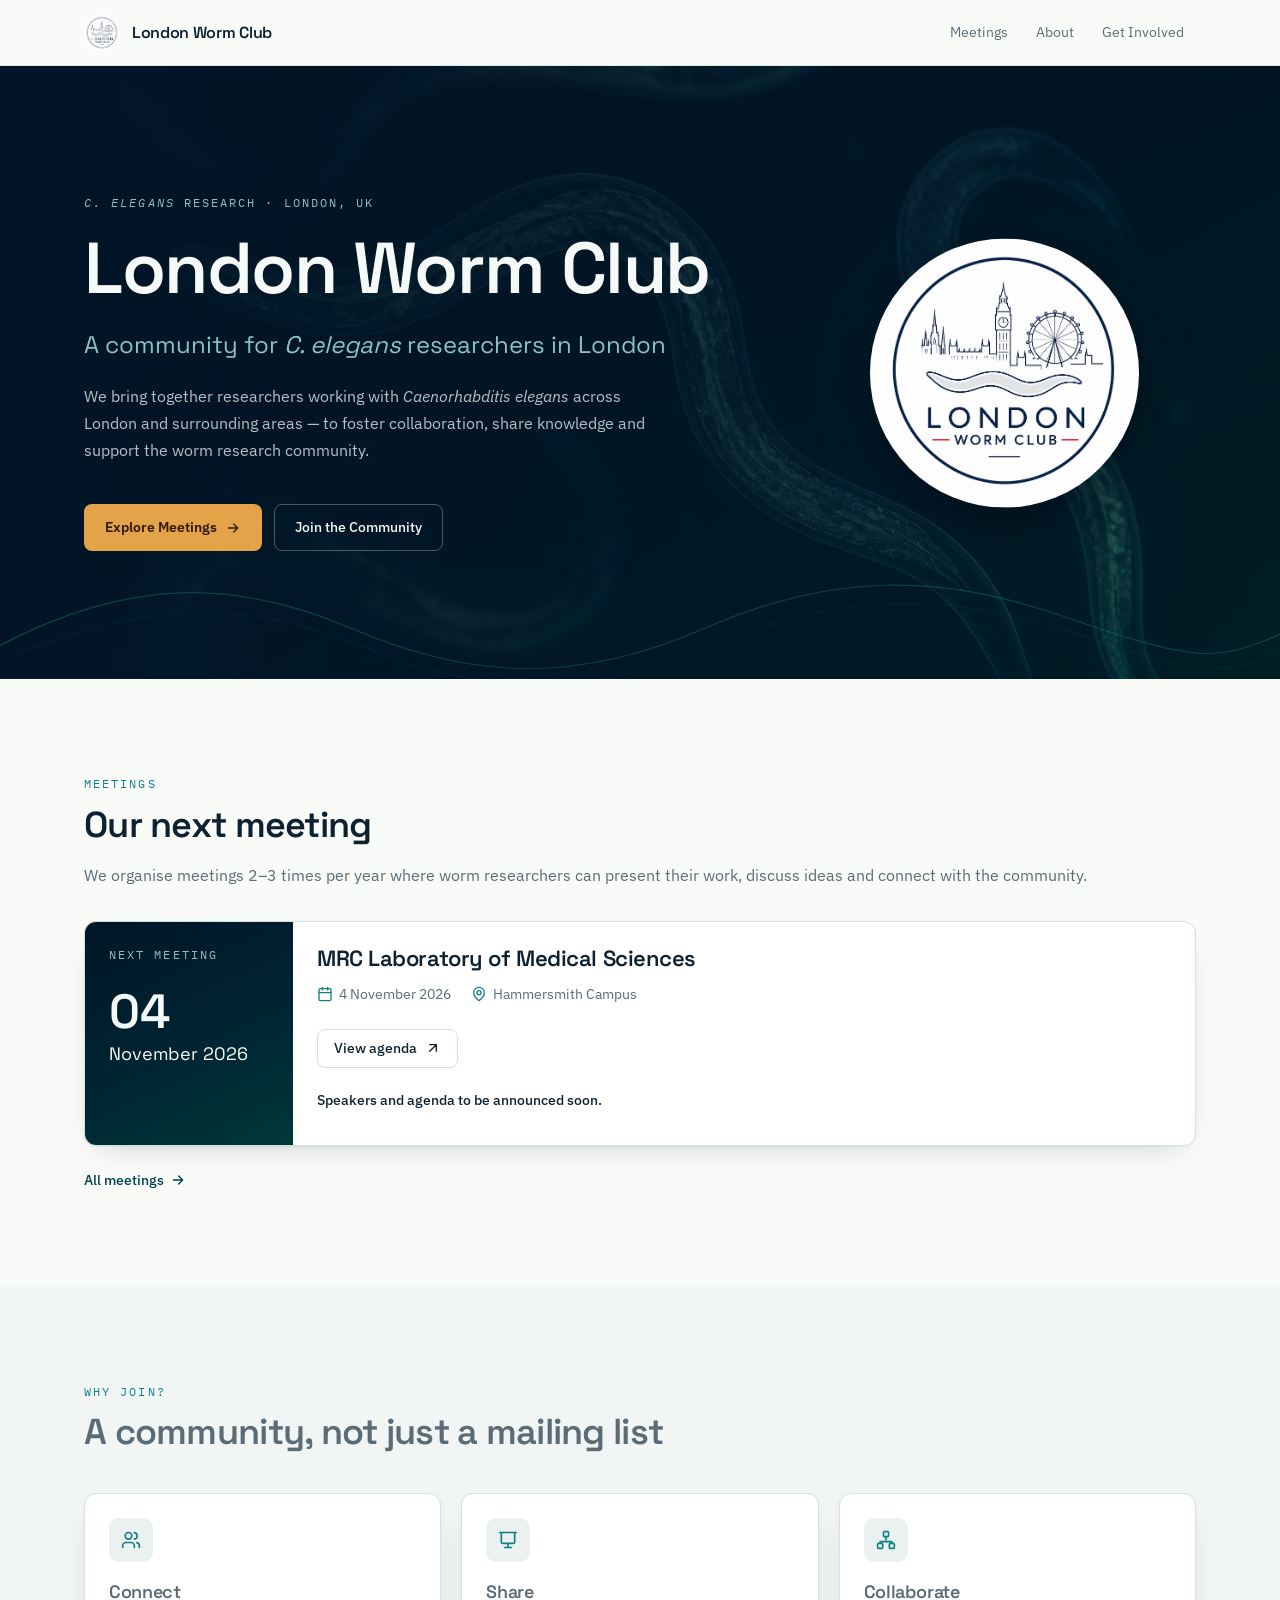
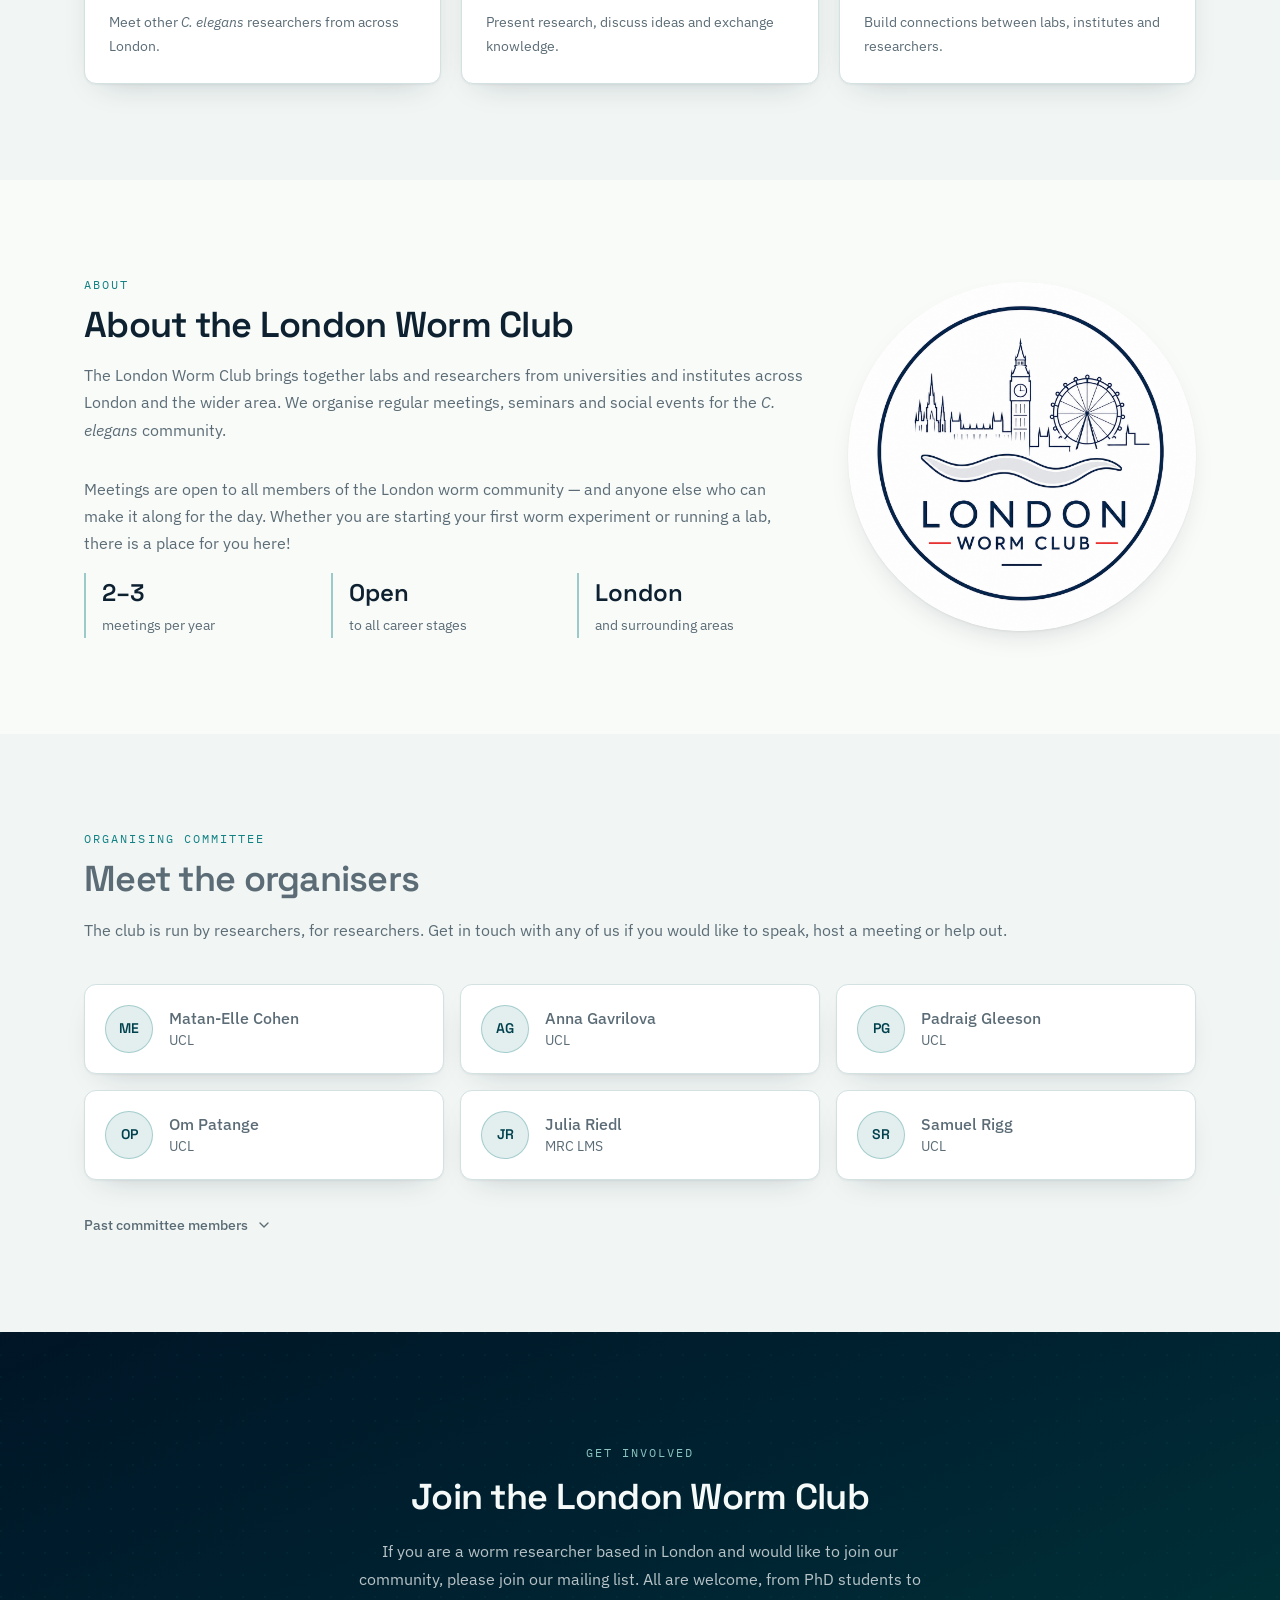
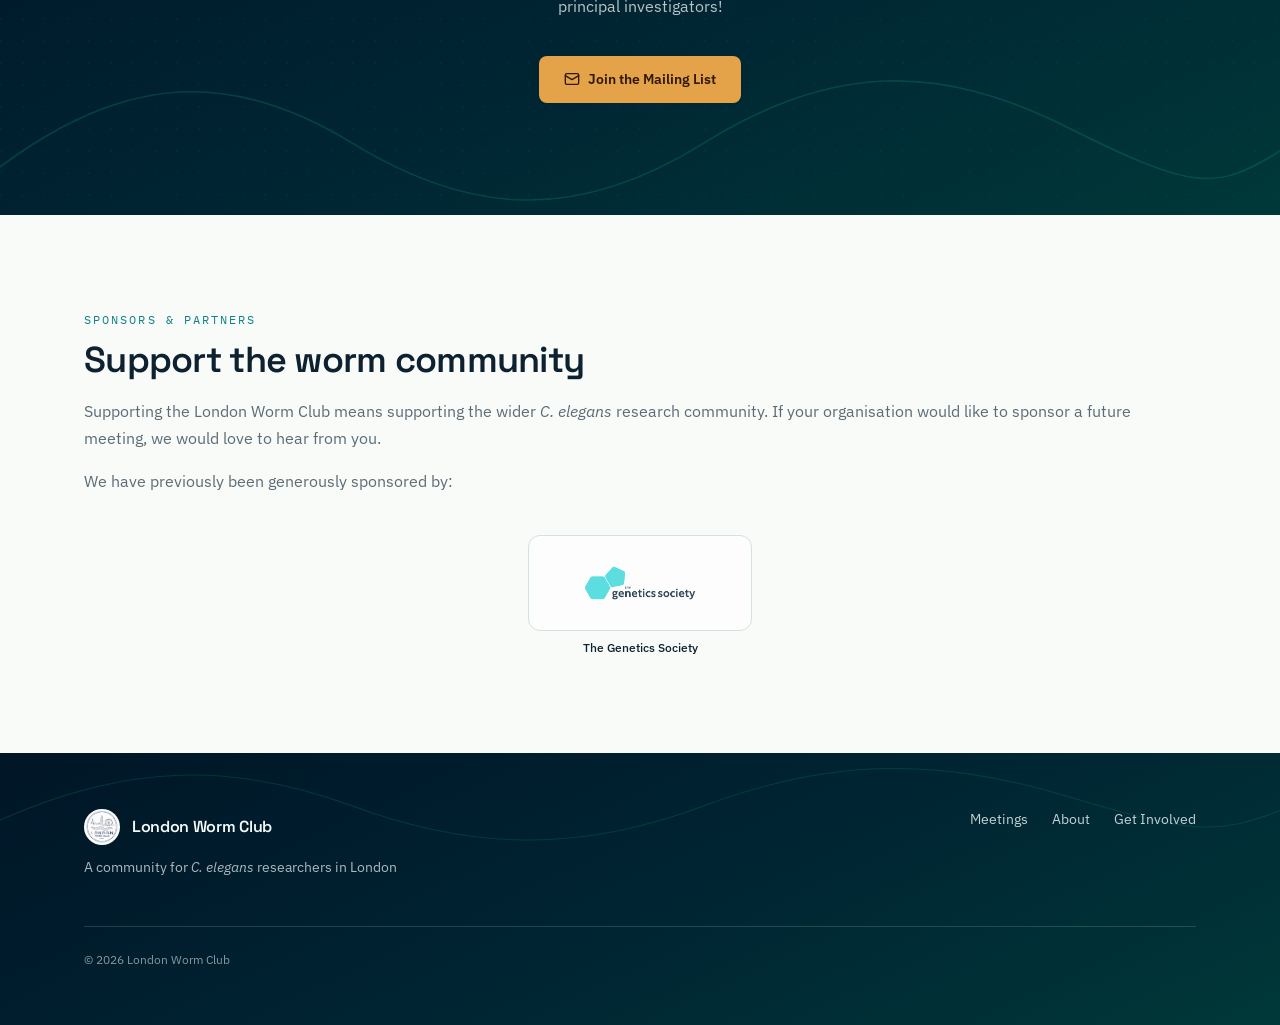
==== commit 1464d9ca: "Add nov 2025 meeting" ====
--- a/index.html
+++ b/index.html
@@ -1,153 +1,332 @@
-<!DOCTYPE html>
+<!doctype html>
 <html lang="en">
-<head>
-    <meta charset="UTF-8">
-    <meta name="viewport" content="width=device-width, initial-scale=1.0">
-    <title>London Worm Club</title>
-    <style>
-        body {
-            font-family: Arial, sans-serif;
-            margin: 0;
-            padding: 0;
-            background-color: #f4f4f4;
-            color: #333;
-        }
-        header {
-            background-color: #4a7c59;
-            color: white;
-            padding: 2rem;
-            text-align: center;
-        }
-        header h1 {
-            margin: 0;
-            font-size: 2.5rem;
-        }
-        header p {
-            margin: 0.5rem 0 0;
-            font-size: 1.1rem;
-            opacity: 0.9;
-        }
-        main {
-            max-width: 800px;
-            margin: 2rem auto;
-            padding: 0 1rem;
-        }
-        section {
-            background: white;
-            border-radius: 8px;
-            padding: 1.5rem 2rem;
-            margin-bottom: 1.5rem;
-            box-shadow: 0 2px 4px rgba(0,0,0,0.08);
-        }
-        section h2 {
-            color: #4a7c59;
-            margin-top: 0;
-        }
-        footer {
-            text-align: center;
-            padding: 1.5rem;
-            font-size: 0.9rem;
-            color: #666;
-        }
-    </style>
-</head>
-<body>
-    <header>
-        <div style="display: flex; align-items: center; justify-content: center; gap: 1.5rem;">
-            <img src="Worm_club_logo_final.png" alt="London Worm Club logo" style="height: 120px; border-radius: 50%;">
-            <div style="text-align: left;">
-                <h1 style="margin: 0; font-size: 2.5rem;">London Worm Club</h1>
-                <p style="margin: 0.5rem 0 0; font-size: 1.1rem; opacity: 0.9;">A community for <em>C. elegans</em> researchers in London</p>
-            </div>
+  <head>
+    <meta charset="utf-8" />
+    <meta name="viewport" content="width=device-width, initial-scale=1" />
+    <title>London Worm Club — <i>C. elegans</i> researchers in London</title>
+    <meta
+      name="description"
+      content="A community for C. elegans researchers in London and surrounding areas, with meetings 2–3 times per year."
+    />
+    <link rel="canonical" href="./index.html" />
+    <meta property="og:type" content="website" />
+    <meta property="og:title" content="London Worm Club — C. elegans researchers in London" />
+    <meta
+      property="og:description"
+      content="A community for C. elegans researchers in London and surrounding areas, with meetings 2–3 times per year."
+    />
+    <meta name="twitter:card" content="summary_large_image" />
+    <link rel="icon" href="./assets/Worm_club_logo_final.png" />
+    <link rel="preconnect" href="https://fonts.googleapis.com" />
+    <link rel="preconnect" href="https://fonts.gstatic.com" crossorigin />
+    <link
+      rel="stylesheet"
+      href="https://fonts.googleapis.com/css2?family=Space+Grotesk:wght@400;500;600;700&family=IBM+Plex+Sans:wght@400;500;600&family=IBM+Plex+Mono:wght@400;500&display=swap"
+    />
+    <link rel="stylesheet" href="./styles.css" />
+    <script type="application/ld+json">
+      {
+        "@context": "https://schema.org",
+        "@type": "Organization",
+        "name": "London Worm Club",
+        "description": "A community for <i>C. elegans</i> researchers in London and surrounding areas.",
+        "areaServed": "London, UK"
+      }
+    </script>
+  </head>
+  <body>
+    <div class="page">
+      <header class="site-header">
+        <div class="wrap header-inner">
+          <a class="brand" href="./index.html">
+            <img src="./assets/Worm_club_logo_final.png" alt="London Worm Club logo" width="816" height="816" />
+            <span>London Worm Club</span>
+          </a>
+          <nav class="nav-desktop" aria-label="Main">
+            <a href="./meetings.html">Meetings</a>
+            <a href="./index.html#about-section">About</a>
+            <a href="./index.html#get-involved">Get Involved</a>
+          </nav>
+          <button
+            class="nav-toggle"
+            type="button"
+            aria-label="Toggle navigation"
+            aria-expanded="false"
+            aria-controls="mobile-nav"
+            data-nav-toggle
+          >
+            <svg class="icon" viewBox="0 0 24 24" aria-hidden="true" style="width: 1.25rem; height: 1.25rem">
+              <path d="M4 6h16M4 12h16M4 18h16" />
+            </svg>
+          </button>
         </div>
-    </header>
-    <main>
-        <section>
-            <h2>Welcome</h2>
-            <p>
-                Welcome to the London Worm Club! We are a community of researchers
-                working with <em>Caenorhabditis elegans</em> across London and surrounding areas. Our goal is
-                to foster collaboration, share knowledge, and support the worm research
-                community in and around the city.
+        <nav class="nav-mobile" id="mobile-nav" aria-label="Main">
+          <a href="./meetings.html">Meetings</a>
+          <a href="./index.html#about-section">About</a>
+          <a href="./index.html#get-involved">Get Involved</a>
+        </nav>
+      </header>
+
+      <main>
+        <!-- Hero -->
+        <section class="hero bg-deep">
+          <img
+            class="hero-img"
+            src="./assets/hero-microscopy.jpg"
+            alt="Darkfield microscopy image of Caenorhabditis elegans nematodes"
+            width="1920"
+            height="1280"
+          />
+          <div class="hero-veil"></div>
+          <div class="wrap hero-body">
+            <p class="eyebrow teal-soft"><i>C. elegans</i> research · London, UK</p>
+            <h1>London Worm Club</h1>
+            <p class="hero-sub">A community for <i>C. elegans</i> researchers in London</p>
+            <p class="hero-lede">
+              We bring together researchers working with <i>Caenorhabditis elegans</i> across London
+              and surrounding areas — to foster collaboration, share knowledge and support the
+              worm research community.
             </p>
-        </section>
-        <section>
-            <h2>Meetings</h2>
-            <p>
-                Our main activity is organising meetings 2-3 times per year where worm researchers can present their work,
-                discuss ideas, and network with other members of the community. These meetings are open to all members of the
-                London worm community (and anyone else who can make it along for the day!), and we encourage everyone to attend and participate.
+            <div class="hero-actions">
+              <a class="btn btn-amber" href="./meetings.html">
+                Explore Meetings
+                <svg class="icon" viewBox="0 0 24 24" aria-hidden="true"><path d="M5 12h14M13 6l6 6-6 6" /></svg>
+              </a>
+              <a class="btn btn-ghost" href="#get-involved">Join the Community</a>
+            </div>
+            <img
+              class="hero-logo"
+              src="./assets/Worm_club_logo_final.png"
+              alt="London Worm Club logo"
+              width="1254"
+              height="1254"
+            />
+          </div>
+          <svg class="worm-line" style="bottom: 0; height: 7rem; opacity: 0.4" viewBox="0 0 1200 200" preserveAspectRatio="none" aria-hidden="true">
+            <path d="M0 140 C 120 20, 220 20, 330 110 S 540 210, 660 110 S 880 10, 1000 90 S 1140 170, 1200 120" stroke-width="2" stroke-linecap="round" />
+            <path d="M0 168 C 130 60, 230 56, 340 142 S 550 238, 670 140 S 890 44, 1010 120 S 1145 196, 1200 150" stroke-width="1" stroke-opacity="0.45" stroke-linecap="round" />
+          </svg>
+        </section>
+
+        <!-- Next meeting -->
+        <section class="section" id="meetings">
+          <div class="wrap">
+            <div class="section-head">
+              <p class="eyebrow teal">Meetings</p>
+              <h2>Our next meeting</h2>
+              <p class="intro">
+                We organise meetings 2–3 times per year where worm researchers can present their
+                work, discuss ideas and connect with the community.
+              </p>
+            </div>
+            <div class="grid-stack">
+              <article class="surface-card meeting">
+                <div class="meeting-grid">
+                  <div class="meeting-date bg-deep">
+                    <span class="eyebrow teal-soft">Next meeting</span>
+                    <div>
+                      <p class="day">04</p>
+                      <p class="my">November 2026</p>
+                    </div>
+                  </div>
+                  <div class="meeting-body">
+                    <h3>MRC Laboratory of Medical Sciences</h3>
+                    <div class="meeting-meta">
+                      <span>
+                        <svg class="icon" viewBox="0 0 24 24" aria-hidden="true"><rect x="3" y="4" width="18" height="18" rx="2" /><path d="M16 2v4M8 2v4M3 10h18" /></svg>
+                        4 November 2026
+                      </span>
+                      <span>
+                        <svg class="icon" viewBox="0 0 24 24" aria-hidden="true"><path d="M20 10c0 6-8 12-8 12s-8-6-8-12a8 8 0 1 1 16 0Z" /><circle cx="12" cy="10" r="3" /></svg>
+                        <a href="https://maps.app.goo.gl/B2eCsEm551Vxxf9i7">Hammersmith Campus</a>
+                      </span>
+                    </div>
+                    <a class="btn btn-outline" href="./docs/sad_worm.png" target="_blank">
+                      View agenda
+                      <svg class="icon" viewBox="0 0 24 24" aria-hidden="true"><path d="M7 17 17 7M7 7h10v10" /></svg>
+                    </a>
+                    <ul class="speakers">
+                      <li><p class="name">Speakers and agenda to be announced soon.</p></li>
+                    </ul>
+                  </div>
+                </div>
+              </article>
+            </div>
+            <a class="link-arrow" href="./meetings.html">
+              All meetings
+              <svg class="icon" viewBox="0 0 24 24" aria-hidden="true"><path d="M5 12h14M13 6l6 6-6 6" /></svg>
+            </a>
+          </div>
+        </section>
+
+        <!-- Community pillars -->
+        <section class="section muted">
+          <div class="wrap">
+            <div class="section-head">
+              <p class="eyebrow teal">Why join?</p>
+              <h2>A community, not just a mailing list</h2>
+            </div>
+            <div class="grid-3">
+              <div class="surface-card pillar">
+                <span class="badge">
+                  <svg class="icon" viewBox="0 0 24 24" aria-hidden="true" style="width:1.25rem;height:1.25rem"><path d="M16 21v-2a4 4 0 0 0-4-4H6a4 4 0 0 0-4 4v2" /><circle cx="9" cy="7" r="4" /><path d="M22 21v-2a4 4 0 0 0-3-3.87M16 3.13A4 4 0 0 1 16 11" /></svg>
+                </span>
+                <h3>Connect</h3>
+                <p>Meet other <i>C. elegans</i> researchers from across London.</p>
+              </div>
+              <div class="surface-card pillar">
+                <span class="badge">
+                  <svg class="icon" viewBox="0 0 24 24" aria-hidden="true" style="width:1.25rem;height:1.25rem"><path d="M2 3h20M4 3v11a2 2 0 0 0 2 2h12a2 2 0 0 0 2-2V3M12 16v5M8 21h8" /></svg>
+                </span>
+                <h3>Share</h3>
+                <p>Present research, discuss ideas and exchange knowledge.</p>
+              </div>
+              <div class="surface-card pillar">
+                <span class="badge">
+                  <svg class="icon" viewBox="0 0 24 24" aria-hidden="true" style="width:1.25rem;height:1.25rem"><rect x="9" y="2" width="6" height="6" rx="1" /><rect x="2" y="16" width="6" height="6" rx="1" /><rect x="16" y="16" width="6" height="6" rx="1" /><path d="M12 8v4M5 16v-2h14v2" /></svg>
+                </span>
+                <h3>Collaborate</h3>
+                <p>Build connections between labs, institutes and researchers.</p>
+              </div>
+            </div>
+          </div>
+        </section>
+
+        <!-- About -->
+        <section class="section" id="about-section">
+          <div class="wrap">
+            <div class="two-col about-layout">
+              <div class="about-copy">
+                <div class="section-head">
+              <p class="eyebrow teal">About</p>
+              <h2>About the London Worm Club</h2>
+              <p class="intro">
+                The London Worm Club brings together labs and researchers from universities and
+                institutes across London and the wider area. We organise regular meetings, seminars and social events
+                for the <i>C. elegans</i> community.
+              </p>
+                </div>
+                <div class="prose">
+                <p>
+                  Meetings are open to all members of the London worm community — and anyone else
+                  who can make it along for the day. Whether you are starting your first worm
+                  experiment or running a lab, there is a place for you here!
+                </p>
+                <div class="stats">
+                  <div class="rule-left"><p class="k">2–3</p><p class="v">meetings per year</p></div>
+                  <div class="rule-left"><p class="k">Open</p><p class="v">to all career stages</p></div>
+                  <div class="rule-left"><p class="k">London</p><p class="v">and surrounding areas</p></div>
+                </div>
+                </div>
+              </div>
+              <div class="club-logo-feature">
+                <img
+                  src="./assets/Worm_club_logo_final.png"
+                  alt="London Worm Club logo"
+                  width="1254"
+                  height="1254"
+                />
+              </div>
+            </div>
+          </div>
+        </section>
+
+        <!-- Committee -->
+        <section class="section muted" id="committee">
+          <div class="wrap">
+            <div class="section-head">
+              <p class="eyebrow teal">Organising committee</p>
+              <h2>Meet the organisers</h2>
+              <p class="intro">
+                The club is run by researchers, for researchers. Get in touch with any of us if you
+                would like to speak, host a meeting or help out.
+              </p>
+            </div>
+            <div class="grid-cards" data-committee></div>
+            <div class="collapsible">
+              <button class="collapsible-trigger" type="button" aria-expanded="false" aria-controls="past-committee" data-collapsible>
+                Past committee members
+                <svg class="icon chev" viewBox="0 0 24 24" aria-hidden="true"><path d="m6 9 6 6 6-6" /></svg>
+              </button>
+              <div class="collapsible-content" id="past-committee" hidden>
+                <ul class="past-list" data-past-committee></ul>
+              </div>
+            </div>
+          </div>
+        </section>
+
+        <!-- Get involved -->
+        <section class="join bg-deep" id="get-involved">
+          <div class="grid-texture"></div>
+          <svg class="worm-line" style="bottom: 0; height: 10rem; opacity: 0.3" viewBox="0 0 1200 200" preserveAspectRatio="none" aria-hidden="true">
+            <path d="M0 140 C 120 20, 220 20, 330 110 S 540 210, 660 110 S 880 10, 1000 90 S 1140 170, 1200 120" stroke-width="2" stroke-linecap="round" />
+          </svg>
+          <div class="join-inner">
+            <p class="eyebrow teal-soft">Get involved</p>
+            <h2>Join the London Worm Club</h2>
+            <p class="lede">
+              If you are a worm researcher based in London and would like to join our community,
+              please join our mailing list. All are welcome, from PhD students to principal
+              investigators!
             </p>
-            <p>
-
-                Recent meetings have included:
-
-                <br><br><strong>Apr 27 2026 (Francis Crick Institute):</strong> 
-
-                <br/><a href="LWM 27th April 26 Agenda.pdf"><b>Agenda</b></a>  
-
-                <ul>
-                    <li>Shruti Apurva (Barrios Lab), UCL</li>
-                    <li>William Schafer, MRC Laboratory of Molecular Biology, Cambridge, UK; KU Leuven</li>
-                    <li>Erik Griffin, University of Warwick</li>
-                    <li>Saman Rashid (Dimitriadi Lab),  University of Hertfordshire</li>
-                </ul>
-
-                <br><br><strong>Apr 30 2025 (UCL):</strong> 
-
-                <br/><a href="LWM 27th April 26 Agenda.pdf"><b>Agenda</b></a>  
-
-                <ul>
-                    <li>André Brown – Brown lab, Imperial College London</li>
-                    <li>Padraig Gleeson – Gleeson lab, University College London</li>
-                    <li>KangBo Ng - Goering group – Francis Crick Institute</li>
-                    <li>Henry Nvenankeng – O’Connor lab, University of Southampton</li>
-                    <li>Eva Sheardown – Ch’ng lab, King’s College London</li>
-                    <li>Sam Taylor – Labbadia lab, University College London</li>
-                </ul>
-
-
-    
-            </p>
-        </section>
-        <section>
-            <h2>About Us</h2>
-            <p>
-                The London Worm Club brings together labs and researchers from universities
-                and institutes across London. We organise regular meetings, seminars, and
-                social events for the <em>C. elegans</em> community.
-            </p>
-            <p>
-                The current organising committee consists of:
-                <ul>
-                    <li>Matan-Elle Cohen (UCL)</li>
-                    <li>Anna Gavrilova (UCL)</li>
-                    <li>Padraig Gleeson (UCL)</li>
-                    <li>Om Patange (UCL)</li>
-                    <li>Julia Riedl (MRC LMS)</li>
-                    <li>Samuel Rigg (UCL)</li>
-                </ul>
-            </p>
-            <p>
-                Past members of the organising committee have included:
-                <ul>
-                    <li>Mar Ferrando Marco (Imperial College)</li>
-                    <li>Arantza Barrios (UCL)</li>
-                    <li>Andre Brown (Imperial College/MRC LMS)</li>
-                </ul>
-            </p>
-        </section>
-        <section>
-            <h2>Get Involved</h2>
-            <p>
-                If you are a worm researcher based in London and would like to join our
-                community, please join our mailing list <a href="https://groups.google.com/g/london_elegans">here</a>. All are welcome, from PhD students to
-                principal investigators!
-            </p>
-        </section>
-    </main>
-    <footer>
-        <p>&copy; 2026 London Worm Club</p>
-    </footer>
-</body>
+            <a class="btn btn-amber" href="https://groups.google.com/g/london_elegans">
+              <svg class="icon" viewBox="0 0 24 24" aria-hidden="true"><rect x="2" y="4" width="20" height="16" rx="2" /><path d="m22 7-10 6L2 7" /></svg>
+              Join the Mailing List
+            </a>
+          </div>
+        </section>
+
+        <!-- Partners -->
+        <section class="section">
+          <div class="wrap">
+            <div class="section-head">
+              <p class="eyebrow teal">Sponsors &amp; partners</p>
+              <h2>Support the worm community</h2>
+              <p class="intro">
+                Supporting the London Worm Club means supporting the wider <i>C. elegans</i> research
+                community. If your organisation would like to sponsor a future meeting, we would
+                love to hear from you.
+              </p>
+              <p class="intro">
+                We have previously been generously sponsored by:
+              </p>
+            </div>
+            <div class="partners">
+              <div class="partner-sponsor">
+                <div class="partner-slot">
+                  <img class="partner-logo" src="./assets/GS-Logo.png" alt="The Genetics Society" width="1773" height="638" />
+                </div>
+                <p class="sponsor-name">The Genetics Society</p>
+              </div>
+            </div>
+          </div>
+        </section>
+      </main>
+
+      <footer class="site-footer bg-deep">
+        <svg class="worm-line" style="top: 0; height: 6rem; opacity: 0.25" viewBox="0 0 1200 200" preserveAspectRatio="none" aria-hidden="true">
+          <path d="M0 140 C 120 20, 220 20, 330 110 S 540 210, 660 110 S 880 10, 1000 90 S 1140 170, 1200 120" stroke-width="2" stroke-linecap="round" />
+        </svg>
+        <div class="footer-inner">
+          <div class="footer-grid">
+            <div class="footer-brand">
+              <div class="brand">
+                <img src="./assets/Worm_club_logo_final.png" alt="" width="816" height="816" loading="lazy" />
+                <span>London Worm Club</span>
+              </div>
+              <p class="footer-tag">A community for <i>C. elegans</i> researchers in London</p>
+            </div>
+            <nav class="footer-nav" aria-label="Footer">
+              <a href="./meetings.html">Meetings</a>
+              <a href="./index.html#about-section">About</a>
+              <a href="./index.html#get-involved">Get Involved</a>
+            </nav>
+          </div>
+          <p class="footer-legal">© 2026 London Worm Club</p>
+        </div>
+      </footer>
+    </div>
+
+    <script src="./main.js" defer></script>
+  </body>
 </html>
--- a/styles.css
+++ b/styles.css
@@ -0,0 +1,915 @@
+/* London Worm Club — static stylesheet (hand-written equivalent of the React app's design system) */
+
+:root {
+  --radius: 0.5rem;
+
+  --navy-deep: oklch(0.19 0.045 245);
+  --navy: oklch(0.26 0.05 243);
+  --teal: oklch(0.55 0.09 197);
+  --teal-soft: oklch(0.78 0.06 190);
+  --moss: oklch(0.58 0.07 155);
+  --amber: oklch(0.76 0.13 72);
+  --amber-foreground: oklch(0.24 0.05 60);
+
+  --background: oklch(0.985 0.004 130);
+  --foreground: oklch(0.24 0.04 244);
+  --card: oklch(1 0 0);
+  --primary: oklch(0.34 0.07 214);
+  --primary-foreground: oklch(0.98 0.005 190);
+  --secondary: oklch(0.94 0.012 195);
+  --muted-foreground: oklch(0.52 0.025 235);
+  --border: oklch(0.9 0.015 210);
+
+  --gradient-deep: linear-gradient(
+    155deg,
+    var(--navy-deep) 0%,
+    oklch(0.24 0.06 220) 55%,
+    oklch(0.3 0.07 195) 100%
+  );
+  --shadow-card: 0 1px 2px oklch(0.24 0.04 244 / 0.05),
+    0 12px 32px -18px oklch(0.24 0.04 244 / 0.28);
+  --shadow-lift: 0 2px 4px oklch(0.24 0.04 244 / 0.06),
+    0 24px 48px -24px oklch(0.24 0.04 244 / 0.35);
+
+  --font-display: "Space Grotesk", ui-sans-serif, system-ui, sans-serif;
+  --font-sans: "IBM Plex Sans", ui-sans-serif, system-ui, sans-serif;
+  --font-mono: "IBM Plex Mono", ui-monospace, monospace;
+}
+
+*,
+*::before,
+*::after {
+  box-sizing: border-box;
+  border-color: var(--border);
+}
+
+html {
+  scroll-behavior: smooth;
+}
+
+body {
+  margin: 0;
+  background-color: var(--background);
+  color: var(--foreground);
+  font-family: var(--font-sans);
+  line-height: 1.5;
+  -webkit-font-smoothing: antialiased;
+}
+
+h1,
+h2,
+h3,
+h4 {
+  font-family: var(--font-display);
+  letter-spacing: -0.02em;
+  margin: 0;
+  line-height: 1.15;
+}
+
+p {
+  margin: 0;
+}
+
+ul {
+  margin: 0;
+  padding: 0;
+  list-style: none;
+}
+
+a {
+  color: inherit;
+  text-decoration: none;
+}
+
+img,
+svg {
+  display: block;
+  max-width: 100%;
+}
+
+/* ---------- primitives ---------- */
+
+.page {
+  display: flex;
+  min-height: 100vh;
+  flex-direction: column;
+}
+
+main {
+  flex: 1;
+}
+
+.wrap {
+  margin-inline: auto;
+  max-width: 72rem;
+  padding-inline: 1.25rem;
+}
+
+.eyebrow {
+  font-family: var(--font-mono);
+  font-size: 0.72rem;
+  letter-spacing: 0.18em;
+  text-transform: uppercase;
+}
+
+.bg-deep {
+  background-image: var(--gradient-deep);
+  color: var(--primary-foreground);
+}
+
+.grid-texture {
+  background-image: radial-gradient(
+    circle at 1px 1px,
+    color-mix(in oklab, var(--teal) 30%, transparent) 1px,
+    transparent 0
+  );
+  background-size: 22px 22px;
+}
+
+.surface-card {
+  background-color: var(--card);
+  border: 1px solid var(--border);
+  border-radius: calc(var(--radius) + 4px);
+  box-shadow: var(--shadow-card);
+}
+
+.teal {
+  color: var(--teal);
+}
+.teal-soft {
+  color: var(--teal-soft);
+}
+.muted {
+  color: var(--muted-foreground);
+}
+
+.btn {
+  display: inline-flex;
+  align-items: center;
+  gap: 0.5rem;
+  border-radius: var(--radius);
+  padding: 0.75rem 1.25rem;
+  font-size: 0.875rem;
+  font-weight: 600;
+  border: 1px solid transparent;
+  cursor: pointer;
+  transition: transform 0.2s ease, background-color 0.2s ease, border-color 0.2s ease;
+}
+
+.btn-amber {
+  background-color: var(--amber);
+  color: var(--amber-foreground);
+}
+.btn-amber:hover {
+  transform: translateY(-2px);
+}
+
+.btn-ghost {
+  border-color: color-mix(in oklab, var(--primary-foreground) 30%, transparent);
+  color: var(--primary-foreground);
+  font-weight: 500;
+}
+.btn-ghost:hover {
+  background-color: color-mix(in oklab, var(--primary-foreground) 10%, transparent);
+}
+
+.btn-outline {
+  border-color: var(--border);
+  font-weight: 500;
+  padding: 0.5rem 1rem;
+}
+.btn-outline:hover {
+  border-color: var(--teal);
+  background-color: var(--secondary);
+}
+
+.icon {
+  width: 1rem;
+  height: 1rem;
+  flex: none;
+  stroke: currentColor;
+  stroke-width: 2;
+  fill: none;
+  stroke-linecap: round;
+  stroke-linejoin: round;
+}
+
+.link-arrow {
+  display: inline-flex;
+  align-items: center;
+  gap: 0.375rem;
+  margin-top: 1.5rem;
+  font-size: 0.875rem;
+  font-weight: 500;
+  color: var(--primary);
+}
+.link-arrow:hover {
+  color: var(--teal);
+}
+
+.worm-line {
+  position: absolute;
+  left: 0;
+  right: 0;
+  width: 100%;
+  pointer-events: none;
+}
+.worm-line path {
+  stroke: var(--teal);
+  fill: none;
+}
+
+/* ---------- header ---------- */
+
+.site-header {
+  position: sticky;
+  top: 0;
+  z-index: 50;
+  border-bottom: 1px solid color-mix(in oklab, var(--border) 70%, transparent);
+  background-color: color-mix(in oklab, var(--background) 85%, transparent);
+  backdrop-filter: blur(8px);
+}
+
+.header-inner {
+  display: grid;
+  grid-template-columns: minmax(0, 1fr) auto;
+  align-items: center;
+  gap: 1rem;
+  padding-block: 0.875rem;
+}
+
+.brand {
+  display: flex;
+  align-items: center;
+  gap: 0.75rem;
+  min-width: 0;
+}
+.brand img {
+  height: 2.25rem;
+  width: 2.25rem;
+  flex: none;
+  border-radius: 50%;
+  object-fit: cover;
+  filter: none;
+}
+.brand span {
+  font-family: var(--font-display);
+  font-size: 1rem;
+  font-weight: 600;
+  letter-spacing: -0.02em;
+  overflow: hidden;
+  text-overflow: ellipsis;
+  white-space: nowrap;
+}
+
+.nav-desktop {
+  display: none;
+  align-items: center;
+  gap: 0.25rem;
+}
+.nav-desktop a {
+  border-radius: calc(var(--radius) - 2px);
+  padding: 0.5rem 0.75rem;
+  font-size: 0.875rem;
+  color: var(--muted-foreground);
+  transition: background-color 0.15s ease, color 0.15s ease;
+}
+.nav-desktop a:hover,
+.nav-desktop a.active {
+  background-color: var(--secondary);
+  color: var(--foreground);
+}
+
+.nav-toggle {
+  background: none;
+  border: 0;
+  padding: 0.5rem;
+  color: var(--foreground);
+  cursor: pointer;
+  border-radius: calc(var(--radius) - 2px);
+}
+
+.nav-mobile {
+  display: none;
+  border-top: 1px solid var(--border);
+  background-color: var(--background);
+  padding: 0.5rem 1.25rem 1rem;
+}
+.nav-mobile.open {
+  display: block;
+}
+.nav-mobile a {
+  display: block;
+  padding: 0.625rem 0.5rem;
+  font-size: 0.875rem;
+  color: var(--muted-foreground);
+}
+.nav-mobile a:hover,
+.nav-mobile a.active {
+  color: var(--foreground);
+}
+
+@media (min-width: 640px) {
+  .nav-desktop {
+    display: flex;
+  }
+  .nav-toggle,
+  .nav-mobile,
+  .nav-mobile.open {
+    display: none;
+  }
+}
+
+/* ---------- hero ---------- */
+
+.hero {
+  position: relative;
+  isolation: isolate;
+  overflow: hidden;
+}
+.hero-img {
+  position: absolute;
+  inset: 0;
+  height: 100%;
+  width: 100%;
+  object-fit: cover;
+  opacity: 0.4;
+}
+.hero-veil {
+  position: absolute;
+  inset: 0;
+  background: linear-gradient(
+    100deg,
+    oklch(0.19 0.045 245 / 0.94) 10%,
+    oklch(0.19 0.045 245 / 0.6) 60%,
+    oklch(0.19 0.045 245 / 0.3) 100%
+  );
+}
+.hero-body {
+  position: relative;
+  padding-block: 6rem;
+}
+.hero-logo {
+  width: min(72vw, 17rem);
+  height: auto;
+  margin: 2.5rem auto 0;
+  border-radius: 50%;
+  box-shadow: 0 1.25rem 3rem oklch(0.1 0.04 245 / 0.35);
+}
+.hero h1 {
+  margin-top: 1.25rem;
+  max-width: 48rem;
+  font-size: clamp(2.25rem, 7vw, 4.5rem);
+  font-weight: 600;
+  line-height: 1.05;
+}
+.hero-sub {
+  margin-top: 1.25rem;
+  max-width: 42rem;
+  font-family: var(--font-display);
+  font-size: clamp(1.125rem, 3vw, 1.5rem);
+  color: var(--teal-soft);
+}
+.hero-lede {
+  margin-top: 1.25rem;
+  max-width: 36rem;
+  line-height: 1.7;
+  color: color-mix(in oklab, var(--primary-foreground) 75%, transparent);
+}
+.hero-actions {
+  margin-top: 2.5rem;
+  display: flex;
+  flex-wrap: wrap;
+  gap: 0.75rem;
+}
+
+@media (max-width: 799px) {
+  .hero-body {
+    display: flex;
+    flex-direction: column;
+  }
+  .hero-logo {
+    order: -1;
+    margin: 0 auto 2.5rem;
+  }
+}
+
+@media (min-width: 640px) {
+  .hero-body {
+    padding-block: 8rem;
+  }
+}
+
+@media (min-width: 800px) {
+  .hero-body {
+    min-height: 35rem;
+    padding-right: clamp(20rem, 32vw, 27rem);
+  }
+  .hero-logo {
+    position: absolute;
+    top: 50%;
+    right: clamp(1.25rem, 6vw, 6rem);
+    width: clamp(13rem, 21vw, 17rem);
+    margin: 0;
+    transform: translateY(-50%);
+  }
+}
+
+/* page banner (meetings / about) */
+.banner {
+  position: relative;
+  overflow: hidden;
+  padding-block: 4rem;
+}
+.banner .grid-texture,
+.join .grid-texture {
+  position: absolute;
+  inset: 0;
+  opacity: 0.25;
+  pointer-events: none;
+}
+.banner-inner {
+  position: relative;
+}
+.banner h1 {
+  margin-top: 1rem;
+  font-size: clamp(2.25rem, 6vw, 3rem);
+  font-weight: 600;
+}
+.banner p.lede {
+  margin-top: 1.25rem;
+  max-width: 42rem;
+  line-height: 1.7;
+  color: color-mix(in oklab, var(--primary-foreground) 75%, transparent);
+}
+
+/* ---------- sections ---------- */
+
+.section {
+  scroll-margin-top: 5rem;
+  padding-block: 4rem;
+}
+.section.muted {
+  background-color: color-mix(in oklab, var(--secondary) 40%, transparent);
+}
+.section-head h2 {
+  margin-top: 0.75rem;
+  font-size: clamp(1.75rem, 4vw, 2.25rem);
+  font-weight: 600;
+}
+.section-head .intro {
+  margin-top: 1rem;
+  line-height: 1.7;
+  color: var(--muted-foreground);
+}
+
+@media (min-width: 640px) {
+  .section {
+    padding-block: 6rem;
+  }
+}
+
+.grid-3 {
+  margin-top: 2.5rem;
+  display: grid;
+  gap: 1.25rem;
+}
+.grid-cards {
+  margin-top: 2.5rem;
+  display: grid;
+  gap: 1rem;
+}
+.grid-stack {
+  margin-top: 2rem;
+  display: grid;
+  gap: 1.5rem;
+}
+.two-col {
+  margin-top: 2.5rem;
+  display: grid;
+  gap: 2.5rem;
+  align-items: center;
+}
+.about-layout {
+  margin-top: 0;
+}
+.about-copy {
+  display: grid;
+  gap: 2rem;
+}
+
+@media (min-width: 768px) {
+  .grid-3 {
+    grid-template-columns: repeat(3, minmax(0, 1fr));
+  }
+}
+@media (min-width: 640px) {
+  .grid-cards,
+  .partners {
+    grid-template-columns: repeat(2, minmax(0, 1fr));
+  }
+}
+@media (min-width: 1024px) {
+  .grid-cards {
+    grid-template-columns: repeat(3, minmax(0, 1fr));
+  }
+  .partners {
+    grid-template-columns: repeat(4, minmax(0, 1fr));
+  }
+  .two-col {
+    grid-template-columns: repeat(2, minmax(0, 1fr));
+  }
+}
+
+@media (min-width: 768px) {
+  .about-layout {
+    grid-template-columns: minmax(0, 1.35fr) minmax(14rem, 0.65fr);
+  }
+}
+
+.pillar {
+  padding: 1.5rem;
+}
+.pillar .badge {
+  display: grid;
+  place-items: center;
+  height: 2.75rem;
+  width: 2.75rem;
+  border-radius: calc(var(--radius) + 2px);
+  background-color: color-mix(in oklab, var(--primary) 8%, transparent);
+  color: var(--teal);
+}
+.pillar h3 {
+  margin-top: 1.25rem;
+  font-family: var(--font-display);
+  font-size: 1.125rem;
+  font-weight: 600;
+}
+.pillar p {
+  margin-top: 0.5rem;
+  font-size: 0.875rem;
+  line-height: 1.7;
+  color: var(--muted-foreground);
+}
+
+.prose {
+  display: grid;
+  gap: 1rem;
+  line-height: 1.7;
+  color: var(--muted-foreground);
+}
+
+.stats {
+  display: grid;
+  gap: 1rem;
+}
+@media (min-width: 640px) {
+  .stats {
+    grid-template-columns: repeat(3, minmax(0, 1fr));
+  }
+}
+.rule-left {
+  border-left: 2px solid color-mix(in oklab, var(--teal) 40%, transparent);
+  padding-left: 1rem;
+}
+.rule-left .k {
+  font-family: var(--font-display);
+  font-size: 1.5rem;
+  font-weight: 600;
+  color: var(--foreground);
+}
+.rule-left .v {
+  font-size: 0.875rem;
+  color: var(--muted-foreground);
+}
+
+.club-logo-feature {
+  width: min(100%, 24rem);
+  justify-self: center;
+  overflow: hidden;
+  border-radius: 50%;
+  box-shadow: var(--shadow-card);
+}
+.club-logo-feature img {
+  width: 100%;
+  height: auto;
+  border-radius: inherit;
+}
+
+.partners {
+  margin-top: 2.5rem;
+  display: flex;
+  flex-wrap: wrap;
+  justify-content: center;
+  align-items: flex-start;
+  gap: 1rem;
+}
+.partner-slot {
+  display: grid;
+  place-items: center;
+  width: min(100%, 14rem);
+  height: 6rem;
+  border: 1px solid var(--border);
+  border-radius: calc(var(--radius) + 4px);
+  background-color: color-mix(in oklab, var(--card) 50%, transparent);
+  font-size: 0.75rem;
+  color: var(--muted-foreground);
+}
+.partner-sponsor {
+  display: grid;
+  width: min(100%, 14rem);
+  gap: 0.5rem;
+  text-align: center;
+}
+.partner-sponsor .partner-slot {
+  align-content: center;
+  padding: 0.75rem 1rem;
+}
+.partner-logo {
+  width: min(100%, 13rem);
+  height: 2.75rem;
+  object-fit: contain;
+}
+.sponsor-name {
+  margin: 0;
+  font-size: 0.75rem;
+  font-weight: 500;
+  color: var(--foreground);
+}
+
+/* ---------- meeting card ---------- */
+
+.meeting {
+  overflow: hidden;
+}
+.meeting-grid {
+  display: grid;
+}
+@media (min-width: 768px) {
+  .meeting-grid {
+    grid-template-columns: 13rem minmax(0, 1fr);
+  }
+}
+.meeting-date {
+  display: flex;
+  flex-direction: column;
+  gap: 1.5rem;
+  padding: 1.5rem;
+}
+.meeting-date-past {
+  background-image: linear-gradient(
+    155deg,
+    oklch(0.34 0.07 214) 0%,
+    oklch(0.42 0.08 187) 55%,
+    oklch(0.44 0.07 155) 100%
+  );
+  color: var(--primary-foreground);
+}
+.meeting-date .day {
+  font-family: var(--font-display);
+  font-size: 3rem;
+  font-weight: 600;
+  line-height: 1;
+}
+.meeting-date .my {
+  margin-top: 0.25rem;
+  font-family: var(--font-display);
+  font-size: 1.125rem;
+}
+.meeting-body {
+  padding: 1.5rem;
+}
+.meeting-body h3 {
+  font-family: var(--font-display);
+  font-size: 1.375rem;
+  font-weight: 600;
+}
+.meeting-meta {
+  margin-top: 0.75rem;
+  display: flex;
+  flex-wrap: wrap;
+  gap: 0.25rem 1.25rem;
+  font-size: 0.875rem;
+  color: var(--muted-foreground);
+}
+.meeting-meta span {
+  display: flex;
+  align-items: center;
+  gap: 0.375rem;
+}
+.meeting-meta .icon {
+  color: var(--teal);
+}
+.agenda-label {
+  text-decoration: underline;
+  display: block;
+  margin-top: 1.5rem;
+  color: var(--muted-foreground);
+}
+.speakers {
+  margin-top: 0.75rem;
+}
+.speakers li {
+  padding-block: 0.625rem;
+  border-top: 1px solid var(--border);
+}
+.speakers li:first-child {
+  border-top: 0;
+}
+.speakers .name {
+  font-size: 0.875rem;
+  font-weight: 500;
+}
+.speakers .aff {
+  font-size: 0.875rem;
+  color: var(--muted-foreground);
+}
+.meeting-body .btn-outline {
+  margin-top: 1.5rem;
+}
+
+/* ---------- people ---------- */
+
+.person {
+  display: flex;
+  align-items: center;
+  gap: 1rem;
+  padding: 1.25rem;
+  transition: box-shadow 0.2s ease;
+}
+.person:hover {
+  box-shadow: var(--shadow-lift);
+}
+.person .initials {
+  display: grid;
+  place-items: center;
+  height: 3rem;
+  width: 3rem;
+  flex: none;
+  border-radius: 999px;
+  border: 1px solid color-mix(in oklab, var(--teal) 30%, transparent);
+  background-color: var(--secondary);
+  font-family: var(--font-display);
+  font-size: 0.875rem;
+  font-weight: 600;
+  color: var(--primary);
+}
+.person .who {
+  min-width: 0;
+}
+.person .who p {
+  overflow: hidden;
+  text-overflow: ellipsis;
+  white-space: nowrap;
+}
+.person .who .name {
+  font-weight: 500;
+}
+.person .who .aff {
+  font-size: 0.875rem;
+  color: var(--muted-foreground);
+}
+
+.collapsible {
+  margin-top: 2rem;
+}
+.collapsible-trigger {
+  display: inline-flex;
+  align-items: center;
+  gap: 0.5rem;
+  background: none;
+  border: 0;
+  padding: 0;
+  font: inherit;
+  font-size: 0.875rem;
+  font-weight: 500;
+  color: var(--muted-foreground);
+  cursor: pointer;
+}
+.collapsible-trigger:hover {
+  color: var(--foreground);
+}
+.collapsible-trigger .chev {
+  transition: transform 0.2s ease;
+}
+.collapsible-trigger[aria-expanded="true"] .chev {
+  transform: rotate(180deg);
+}
+.collapsible-content[hidden] {
+  display: none;
+}
+.past-list {
+  margin-top: 1rem;
+  display: grid;
+  gap: 0.5rem 2rem;
+  border-left: 2px solid color-mix(in oklab, var(--teal) 30%, transparent);
+  padding-left: 1.25rem;
+  font-size: 0.875rem;
+  color: var(--muted-foreground);
+}
+.past-list .n {
+  color: var(--foreground);
+}
+@media (min-width: 640px) {
+  .past-list {
+    grid-template-columns: repeat(2, minmax(0, 1fr));
+  }
+}
+@media (min-width: 1024px) {
+  .past-list {
+    grid-template-columns: repeat(3, minmax(0, 1fr));
+  }
+}
+
+/* ---------- join ---------- */
+
+.join {
+  position: relative;
+  scroll-margin-top: 5rem;
+  overflow: hidden;
+  padding-block: 5rem;
+  text-align: center;
+}
+.join-inner {
+  position: relative;
+  margin-inline: auto;
+  max-width: 48rem;
+  padding-inline: 1.25rem;
+}
+.join h2 {
+  margin-top: 1rem;
+  font-size: clamp(1.75rem, 4vw, 2.25rem);
+  font-weight: 600;
+}
+.join p.lede {
+  margin: 1.25rem auto 0;
+  max-width: 36rem;
+  line-height: 1.7;
+  color: color-mix(in oklab, var(--primary-foreground) 75%, transparent);
+}
+.join .btn-amber {
+  margin-top: 2.25rem;
+  padding: 0.75rem 1.5rem;
+  box-shadow: var(--shadow-lift);
+}
+@media (min-width: 640px) {
+  .join {
+    padding-block: 7rem;
+  }
+}
+
+/* ---------- footer ---------- */
+
+.site-footer {
+  position: relative;
+  overflow: hidden;
+}
+.footer-inner {
+  position: relative;
+  margin-inline: auto;
+  max-width: 72rem;
+  padding: 3.5rem 1.25rem;
+}
+.footer-grid {
+  display: grid;
+  gap: 2.5rem;
+}
+@media (min-width: 768px) {
+  .footer-grid {
+    grid-template-columns: minmax(0, 1fr) auto;
+  }
+  .footer-nav {
+    justify-content: flex-end;
+  }
+}
+.footer-brand img {
+  height: 2.25rem;
+  width: 2.25rem;
+  border-radius: 50%;
+  filter: none;
+}
+.footer-tag {
+  margin-top: 0.75rem;
+  max-width: 24rem;
+  font-size: 0.875rem;
+  color: color-mix(in oklab, var(--primary-foreground) 70%, transparent);
+}
+.footer-nav {
+  display: flex;
+  flex-wrap: wrap;
+  gap: 0.5rem 1.5rem;
+  font-size: 0.875rem;
+}
+.footer-nav a {
+  color: color-mix(in oklab, var(--primary-foreground) 80%, transparent);
+}
+.footer-nav a:hover {
+  color: var(--primary-foreground);
+}
+.footer-legal {
+  margin-top: 3rem;
+  border-top: 1px solid color-mix(in oklab, var(--primary-foreground) 15%, transparent);
+  padding-top: 1.5rem;
+  font-size: 0.75rem;
+  color: color-mix(in oklab, var(--primary-foreground) 55%, transparent);
+}
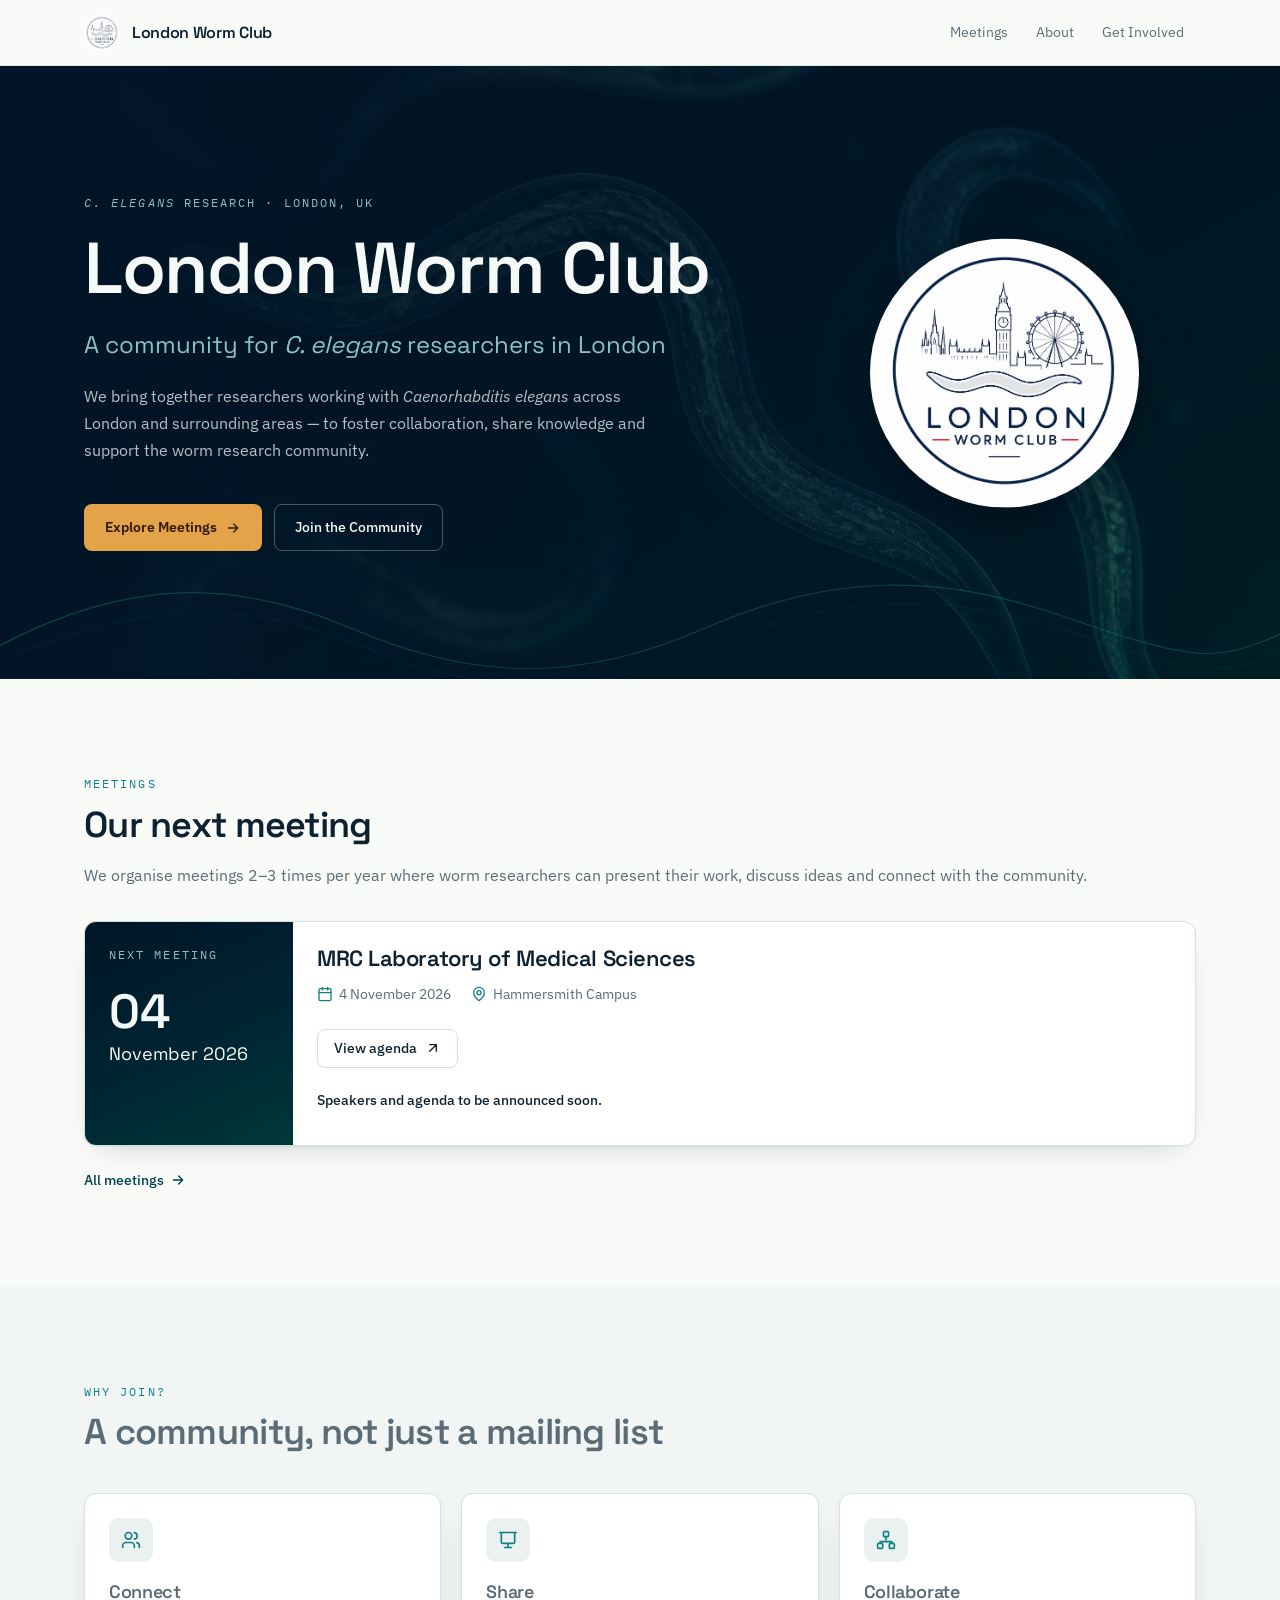
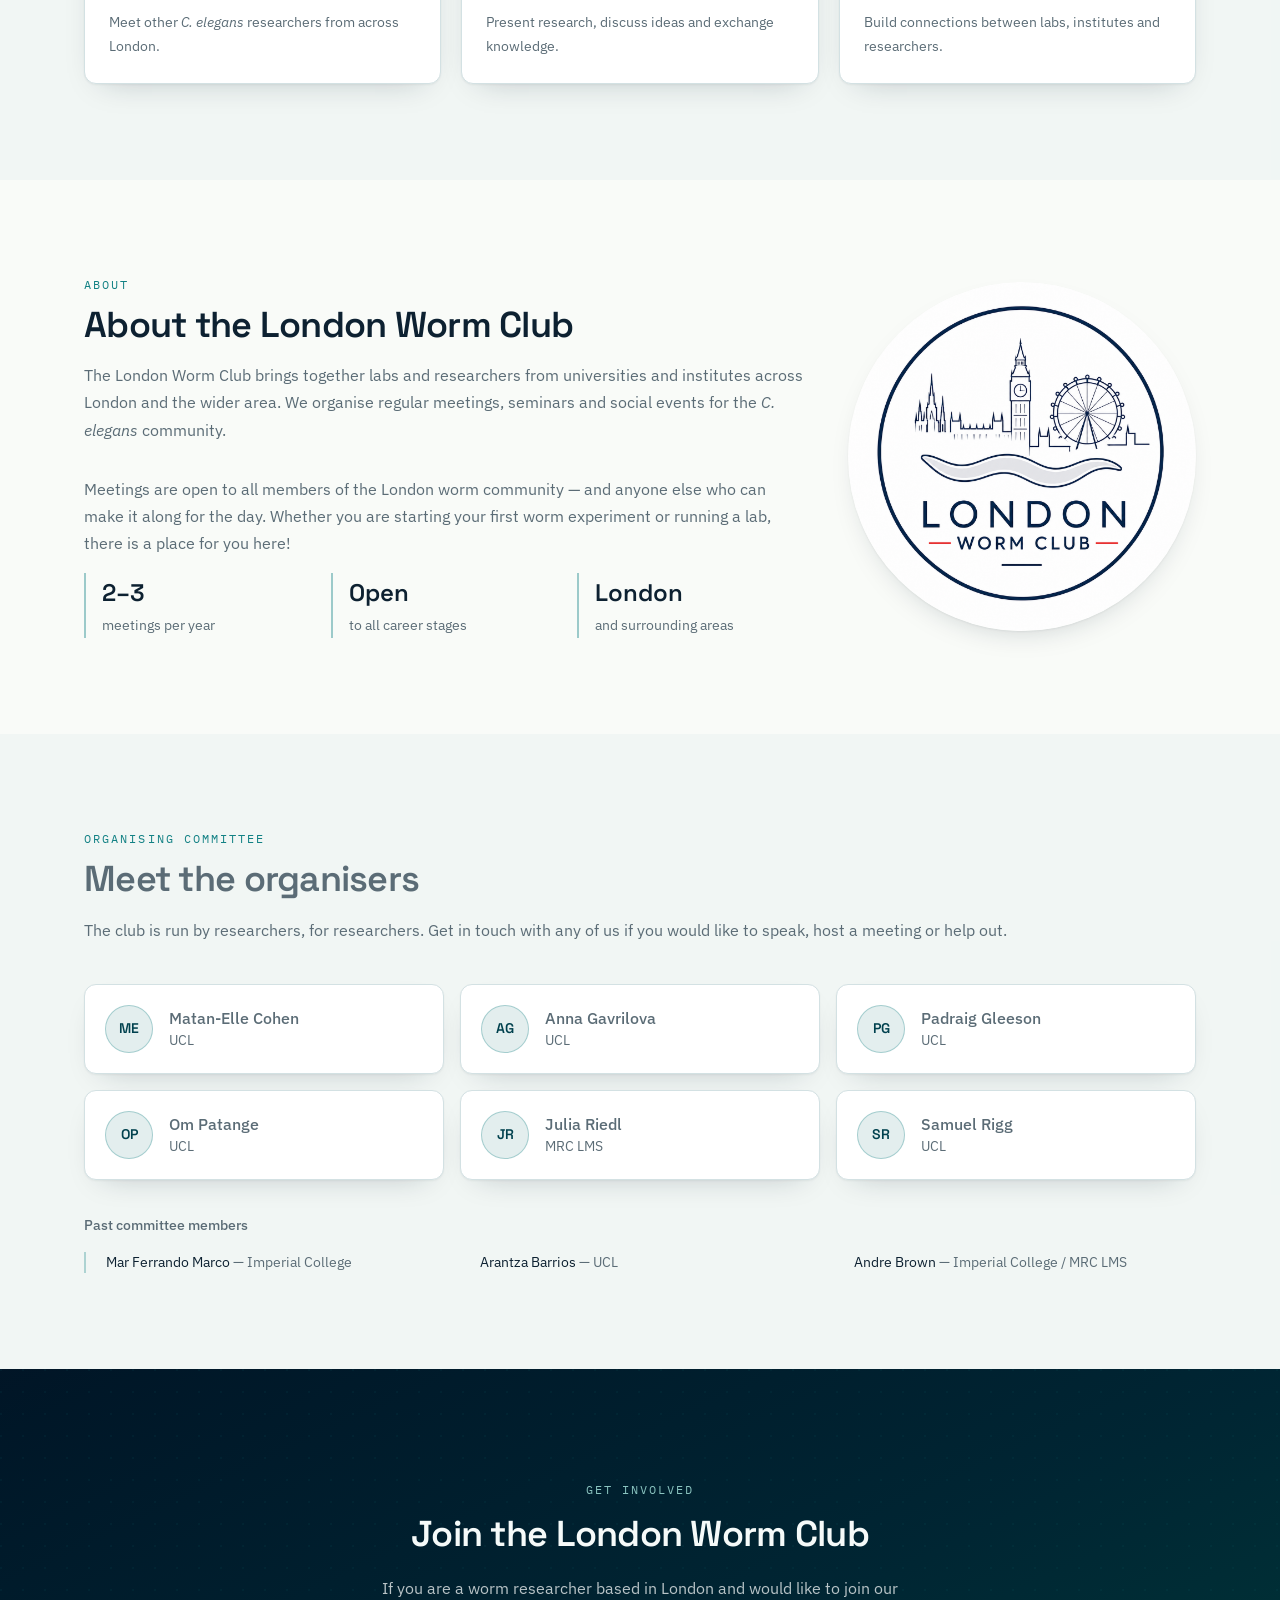
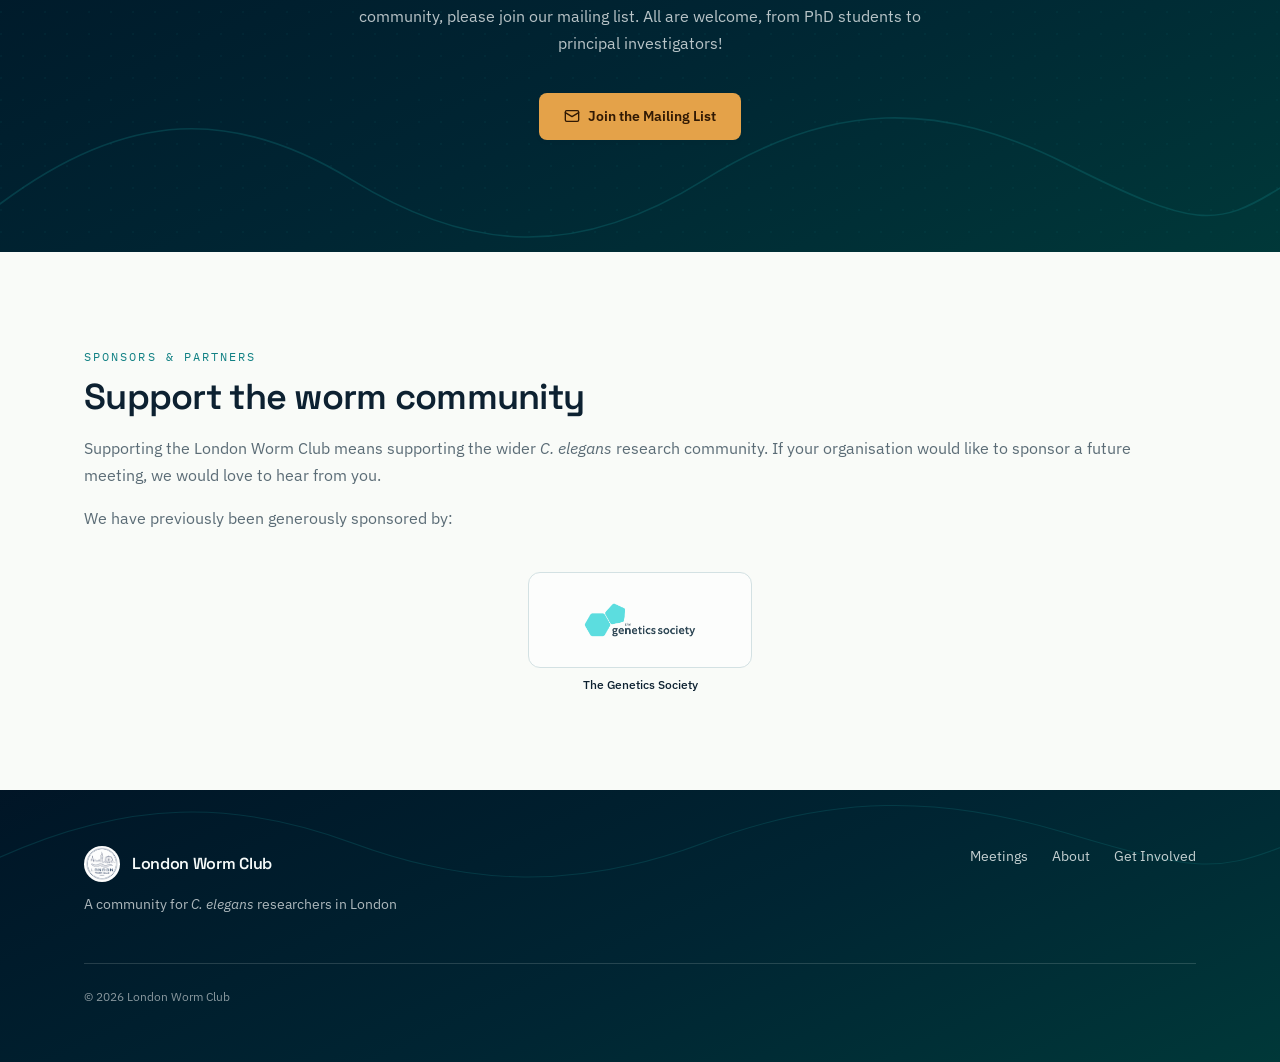
==== commit f7a14f1b: "Show past ctte members by default" ====
--- a/index.html
+++ b/index.html
@@ -3,7 +3,7 @@
   <head>
     <meta charset="utf-8" />
     <meta name="viewport" content="width=device-width, initial-scale=1" />
-    <title>London Worm Club — <i>C. elegans</i> researchers in London</title>
+    <title>London Worm Club — C. elegans researchers in London</title>
     <meta
       name="description"
       content="A community for C. elegans researchers in London and surrounding areas, with meetings 2–3 times per year."
@@ -244,13 +244,8 @@
             </div>
             <div class="grid-cards" data-committee></div>
             <div class="collapsible">
-              <button class="collapsible-trigger" type="button" aria-expanded="false" aria-controls="past-committee" data-collapsible>
-                Past committee members
-                <svg class="icon chev" viewBox="0 0 24 24" aria-hidden="true"><path d="m6 9 6 6 6-6" /></svg>
-              </button>
-              <div class="collapsible-content" id="past-committee" hidden>
-                <ul class="past-list" data-past-committee></ul>
-              </div>
+              <p class="collapsible-trigger">Past committee members</p>
+              <ul class="past-list" data-past-committee></ul>
             </div>
           </div>
         </section>
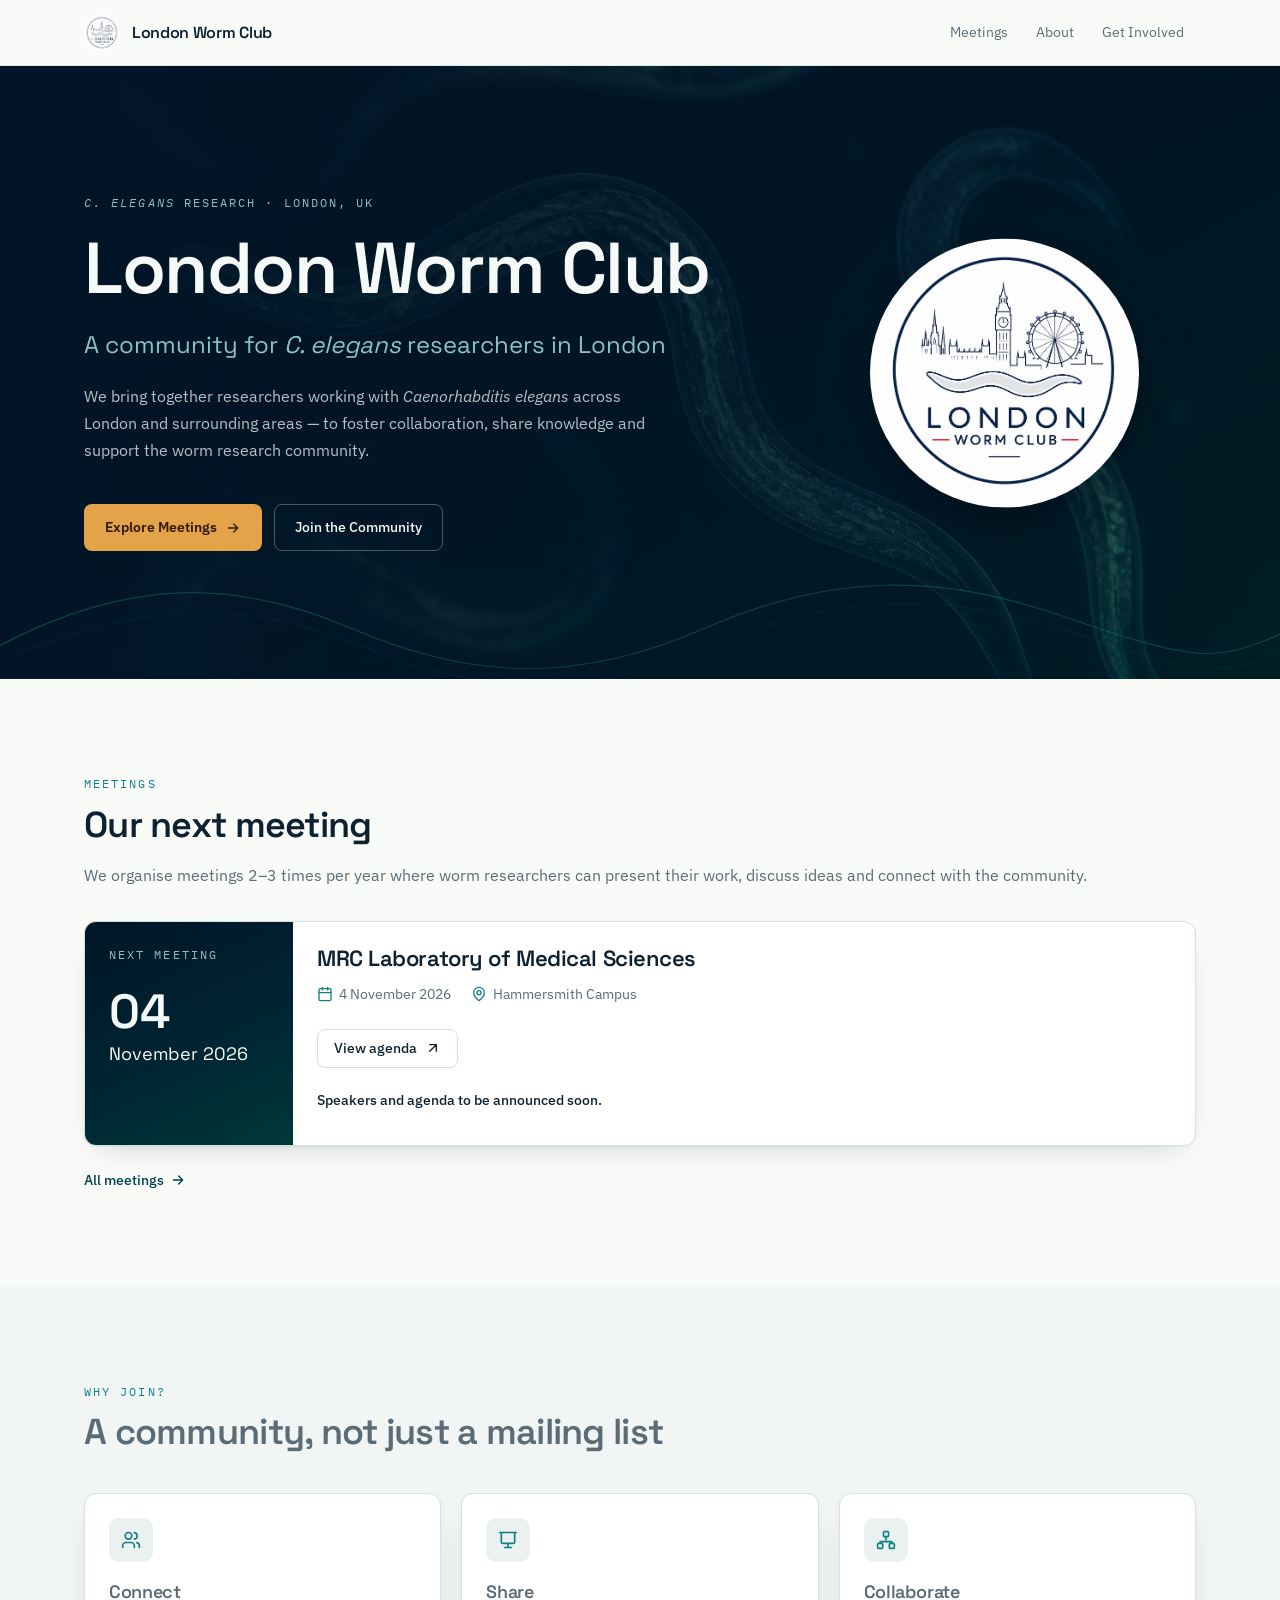
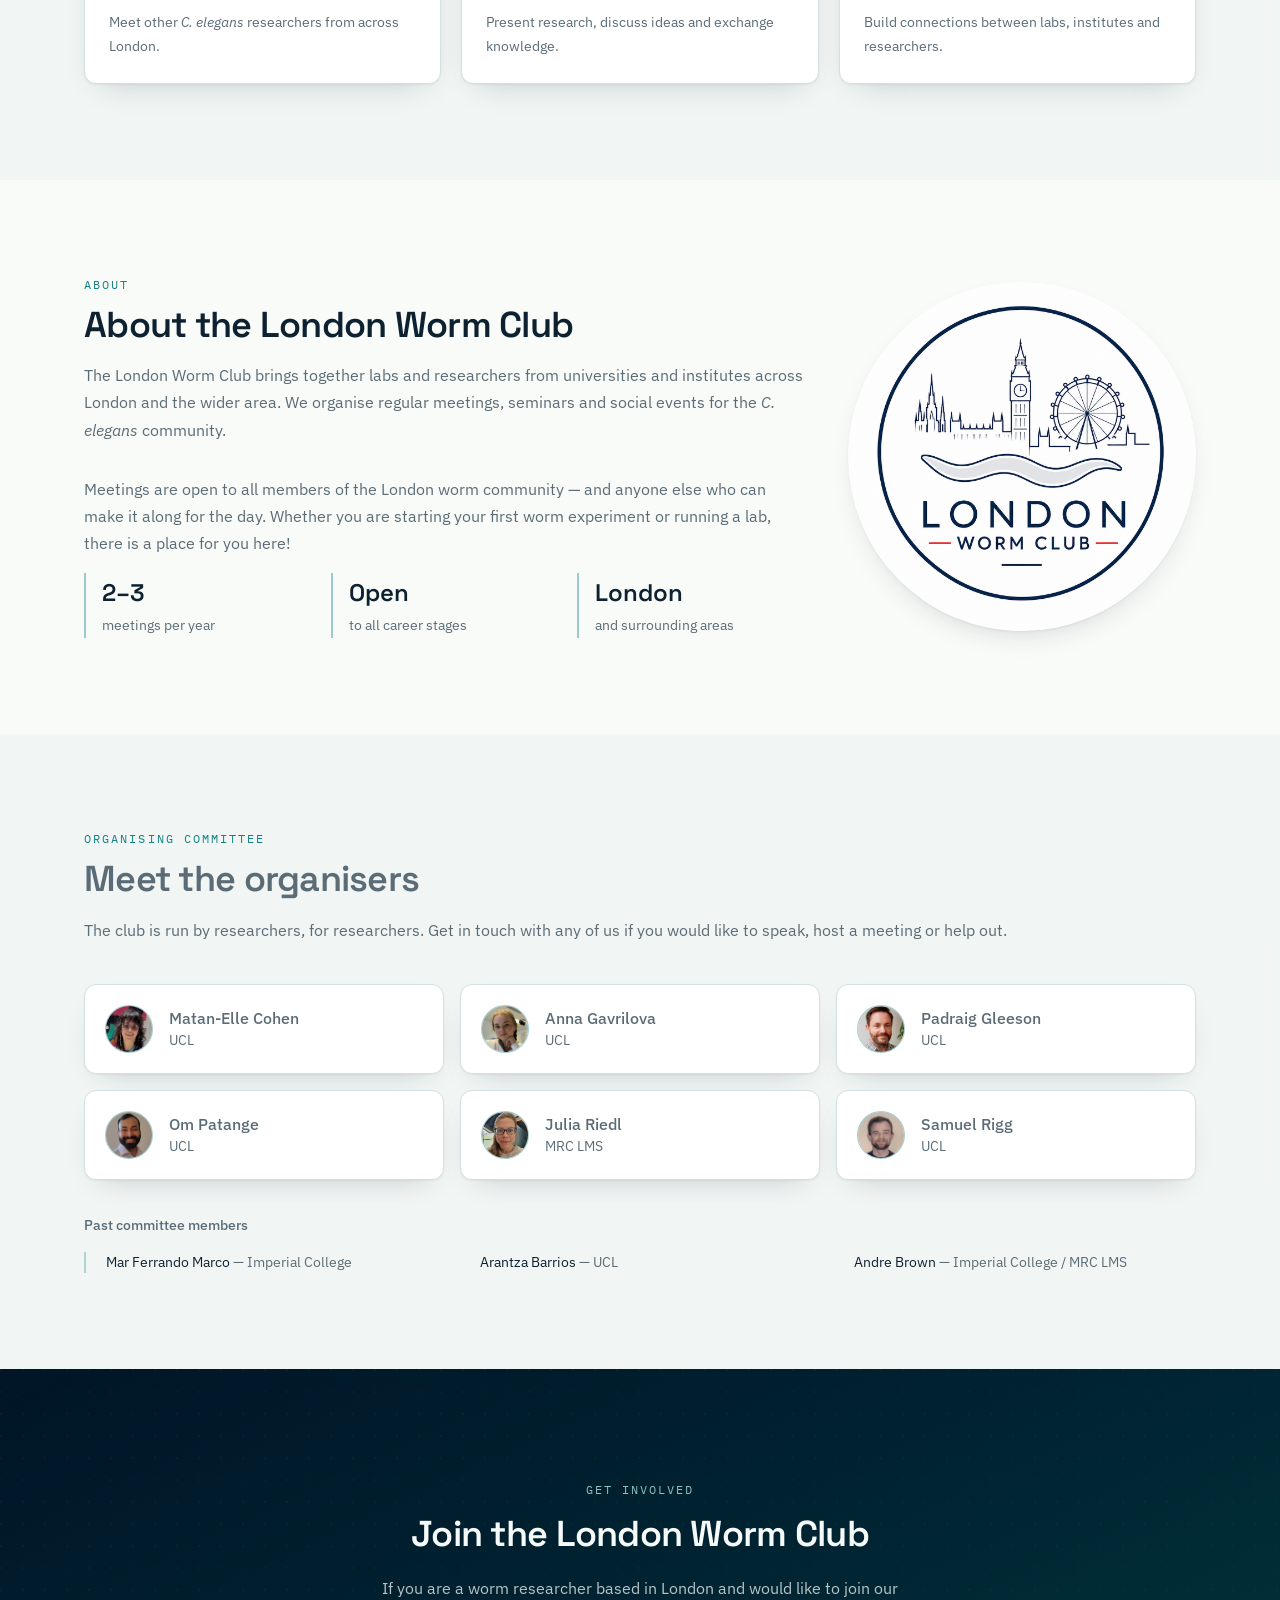
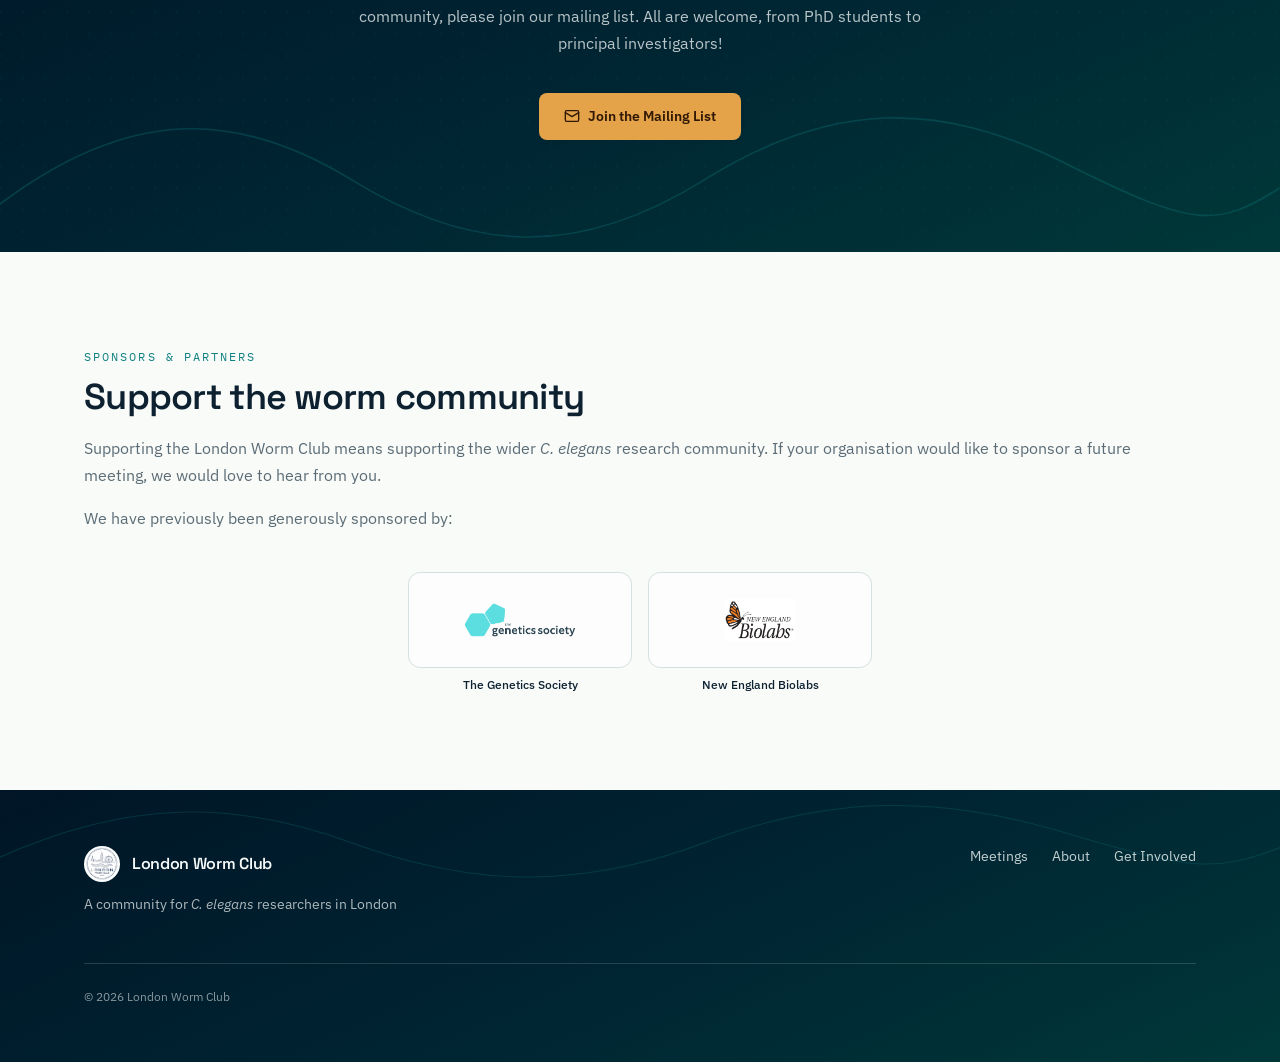
==== commit bc394943: "Add NEB logo and committee photos" ====
--- a/index.html
+++ b/index.html
@@ -293,6 +293,12 @@
                 </div>
                 <p class="sponsor-name">The Genetics Society</p>
               </div>
+              <div class="partner-sponsor">
+                <div class="partner-slot">
+                  <img class="partner-logo" src="./assets/New_NEB_Logo_72dpi.jpg" alt="New England Biolabs" width="476" height="296" />
+                </div>
+                <p class="sponsor-name">New England Biolabs</p>
+              </div>
             </div>
           </div>
         </section>
--- a/styles.css
+++ b/styles.css
@@ -754,6 +754,9 @@
   font-weight: 600;
   color: var(--primary);
 }
+.person .person-photo {
+  object-fit: cover;
+}
 .person .who {
   min-width: 0;
 }
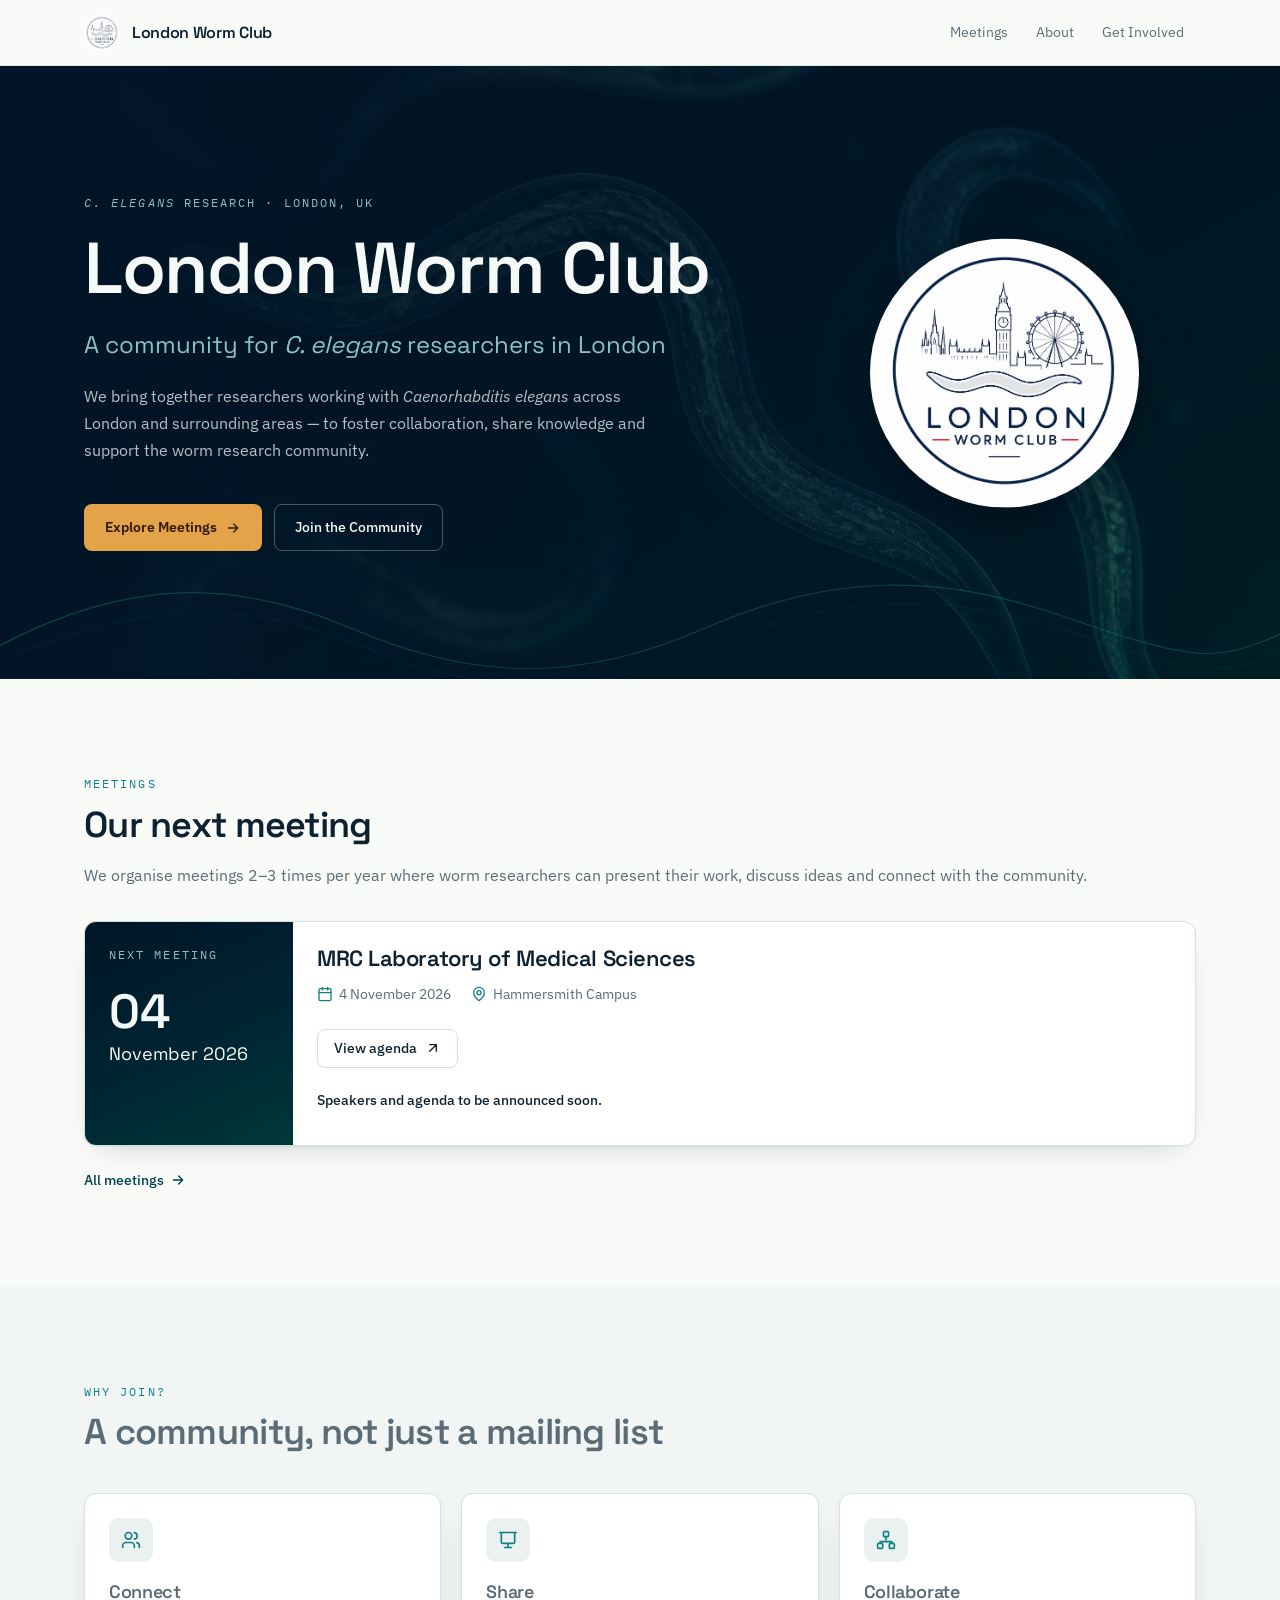
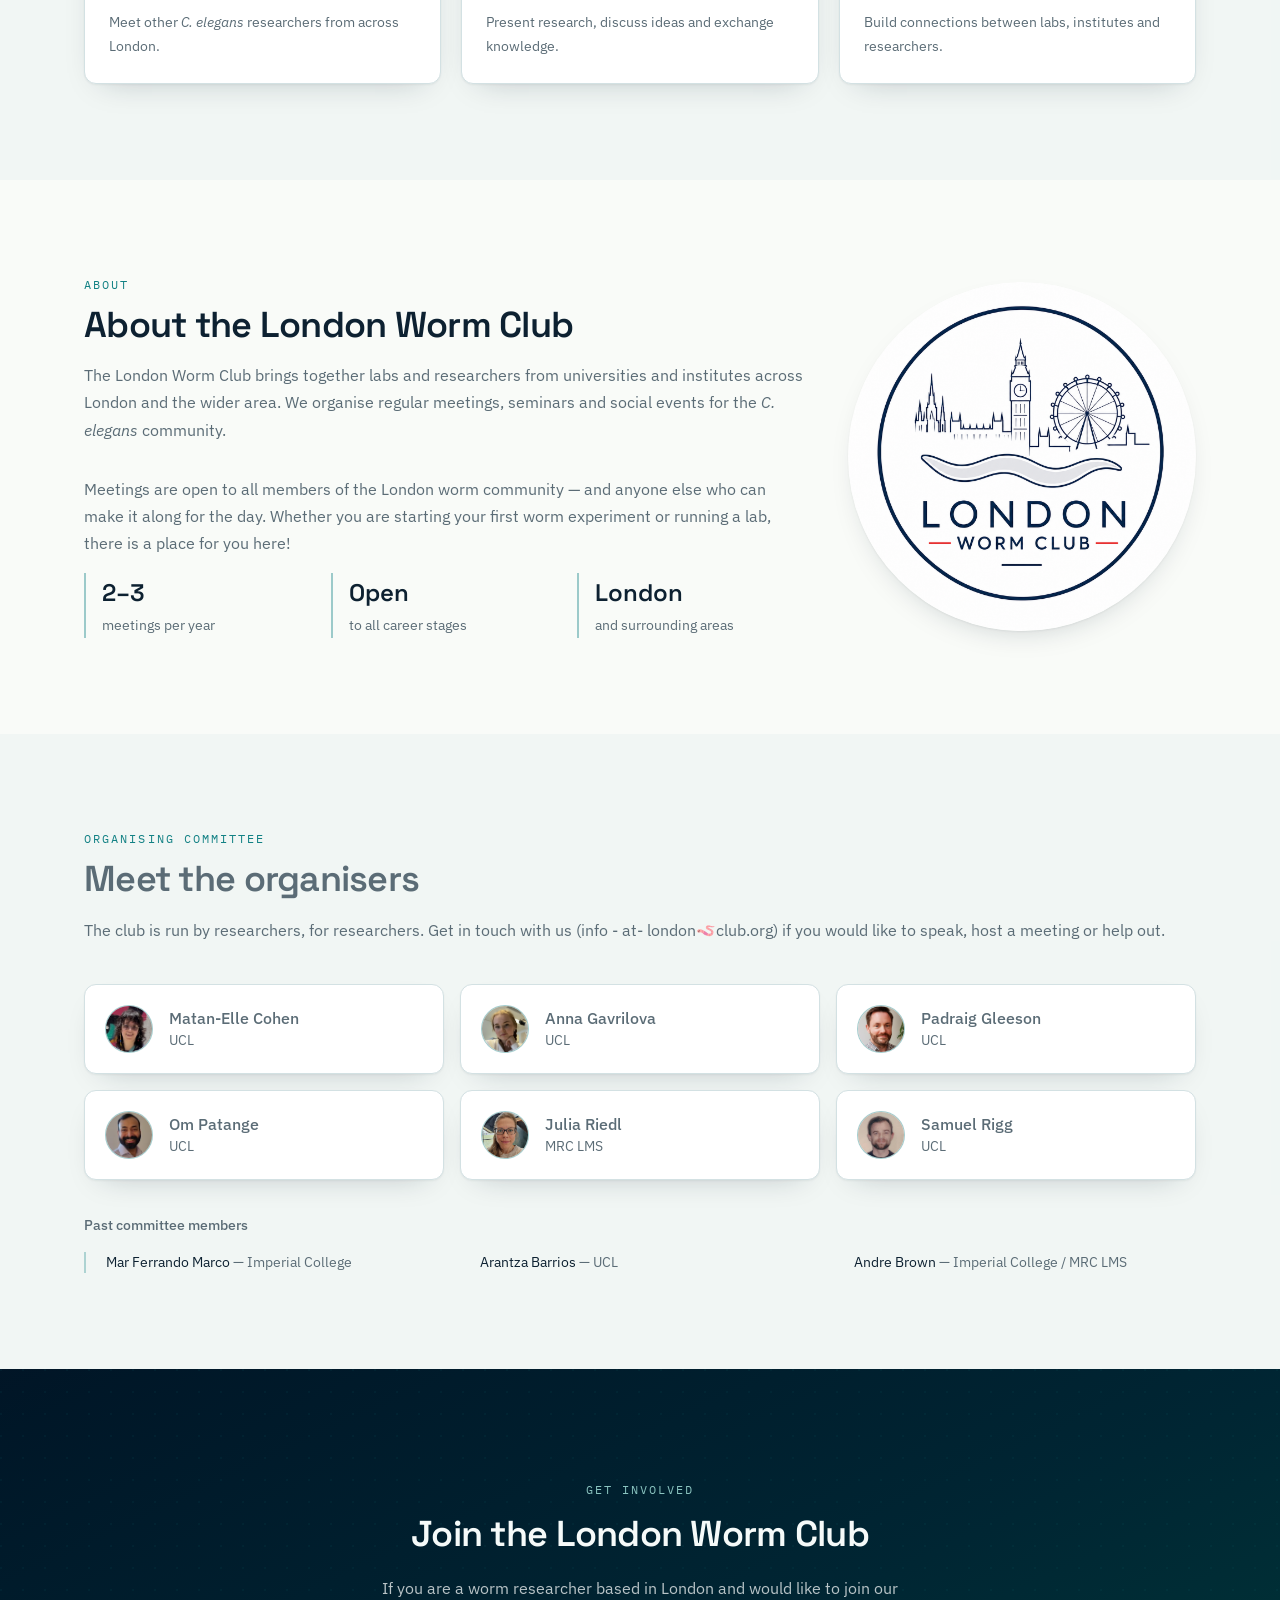
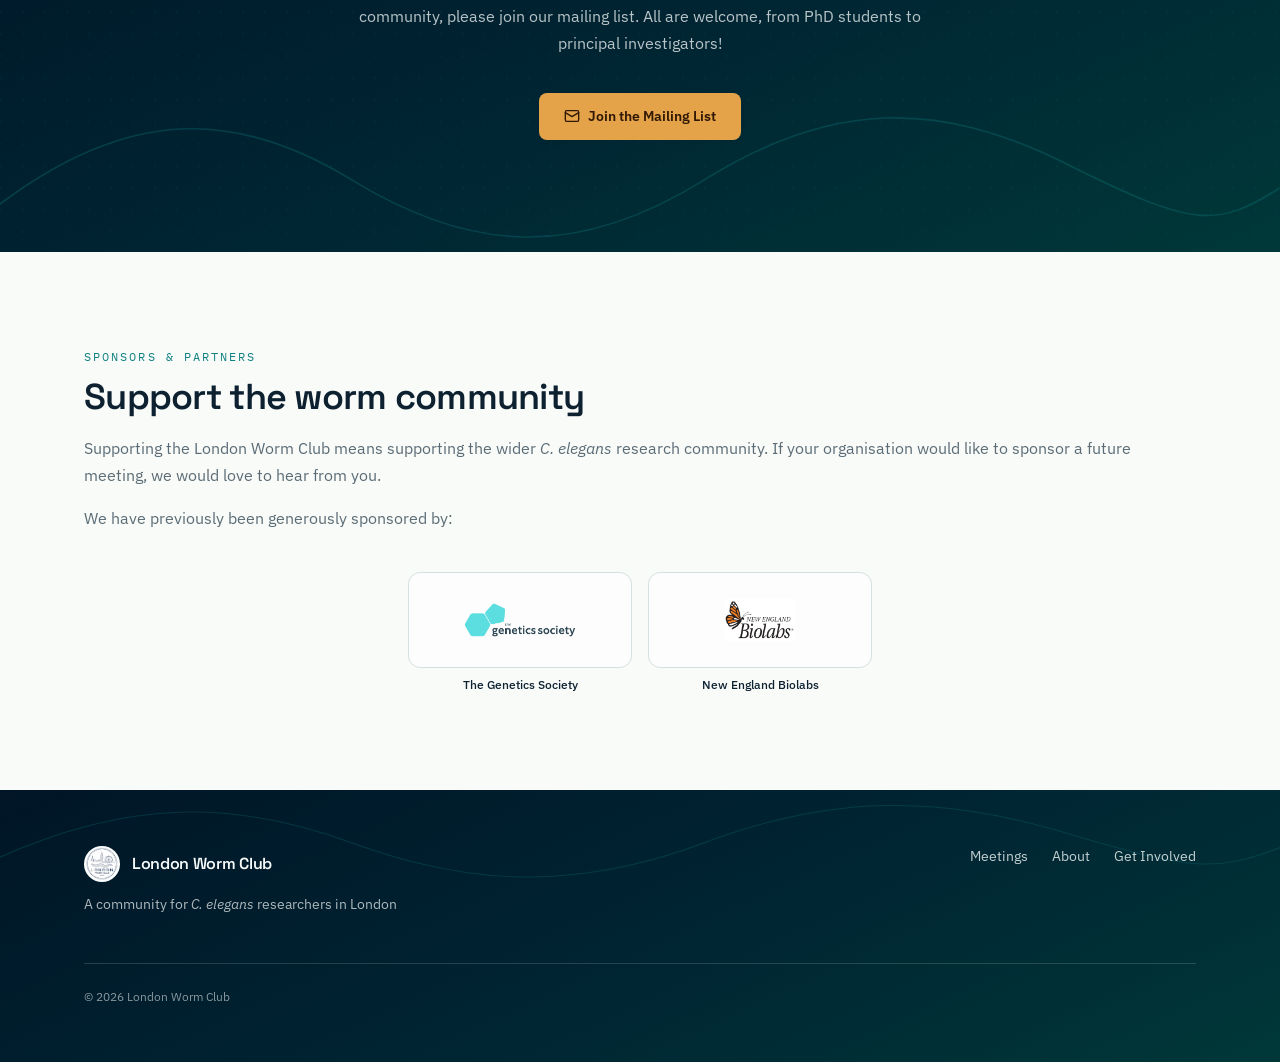
==== commit 2ba96411: "Add email contact" ====
--- a/index.html
+++ b/index.html
@@ -238,7 +238,7 @@
               <p class="eyebrow teal">Organising committee</p>
               <h2>Meet the organisers</h2>
               <p class="intro">
-                The club is run by researchers, for researchers. Get in touch with any of us if you
+                The club is run by researchers, for researchers. Get in touch with us (info - at- london🪱club.org) if you
                 would like to speak, host a meeting or help out.
               </p>
             </div>
